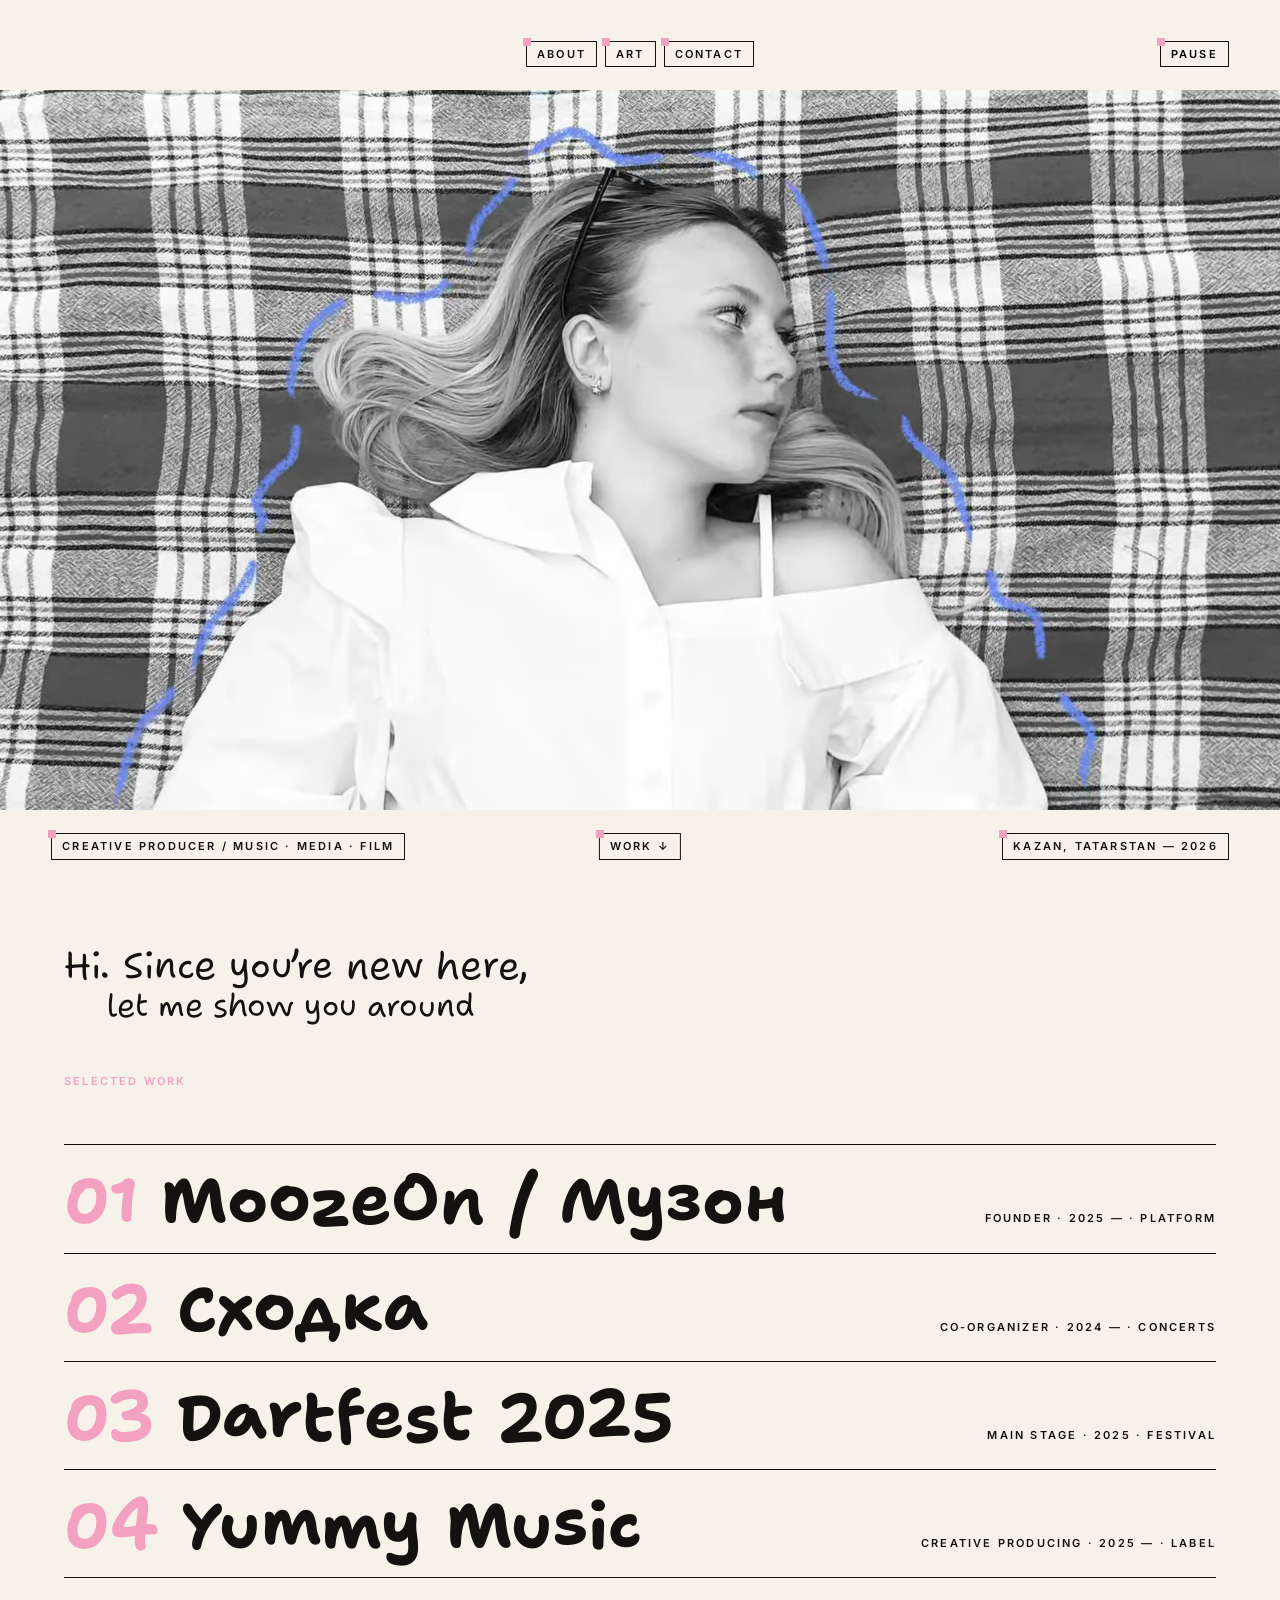
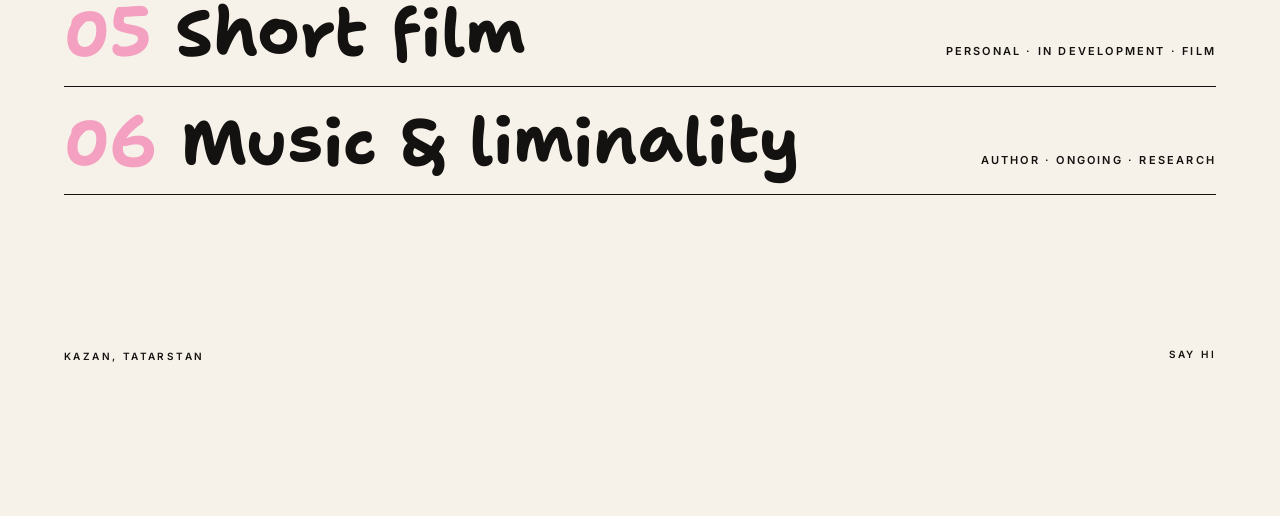
==== index.html @ ca8eca8d "Move the handwritten greeting off the film, to the head of the work list Over a full-screen film the" ====
<!DOCTYPE html>
<html lang="en" data-accent="pink">
<head>
<meta charset="utf-8">
<meta name="viewport" content="width=device-width, initial-scale=1">
<title>Mariia Berdnikova — creative producer</title>
<meta name="description" content="Mariia (Mary) Berdnikova — creative producer working across music, media, film and event production. Kazan, Tatarstan.">
<link rel="preconnect" href="https://fonts.googleapis.com">
<link rel="preconnect" href="https://fonts.gstatic.com" crossorigin>
<link href="https://fonts.googleapis.com/css2?family=Inter:wght@400..800&family=Shantell+Sans:BNCE,INFM,SPAC,wght@-100..100,0..100,0..100,300..800&family=Space+Grotesk:wght@400..700&display=swap" rel="stylesheet">
<link rel="icon" href="assets/img/favicon.svg" type="image/svg+xml">
<link rel="stylesheet" href="assets/css/site.css">
<script>document.documentElement.classList.add('js');</script>
</head>

<body>
<script src="assets/js/sprite.js"></script>
<a class="skip-link" href="#work">Skip to work</a>

<!-- =======================================================================
     HERO — one full screen: Mariia's collage intro film.
     ======================================================================= -->
<section class="hero-stage">

  <nav class="hero-nav" aria-label="Primary" data-reveal>
    <a class="label label-box" href="about.html">About</a>
    <a class="label label-box" href="art.html">Art</a>
    <a class="label label-box" href="contact.html">Contact</a>
  </nav>

  <!-- The hero is Mariia's own collage intro. Source was HEVC in a .mov,
       which Chrome and Firefox will not play. Both files below are transcodes
       of it, silent, at 1600x900 — replace BOTH to change the film.
       hero.mp4 (H.264) plays everywhere; hero.webm (VP9) is listed first
       because some Linux Chromium builds ship without H.264 at all.
       Autoplay only works while the video is muted and playsinline. -->
  <figure class="hero-video" data-reveal>
    <video
      poster="assets/img/hero-poster.jpg"
      autoplay muted loop playsinline preload="auto"
      aria-label="Collage intro film by Mariia Berdnikova">
      <source src="assets/video/hero.webm" type="video/webm">
      <source src="assets/video/hero.mp4" type="video/mp4">
    </video>
    <button class="video-toggle label label-box" type="button" hidden>Pause</button>
  </figure>

  <p class="label label-box hero-corner hero-corner--bl" data-reveal>Creative producer / Music &middot; Media &middot; Film</p>
  <p class="label label-box hero-corner hero-corner--br" data-reveal>Kazan, Tatarstan &mdash; 2026</p>

  <a class="label label-box hero-scroll" href="#work" data-reveal>Work &darr;</a>

  <svg class="deco deco--float" data-parallax="0.05" aria-hidden="true" focusable="false"
       style="--x:94%; --y:13%; --w:52px; --rot:-12deg"><use href="#star-8"/></svg>
  <svg class="deco deco--float deco--ink" data-parallax="0.03" aria-hidden="true" focusable="false"
       style="--x:4%; --y:72%; --w:54px; --rot:9deg"><use href="#spiral"/></svg>
</section>

<div class="page">
  <main id="work">

    <div class="scrawl-note" data-reveal>
      <p class="scrawl">Hi. Since you&rsquo;re new here,</p>
      <p class="scrawl scrawl--second">let me show you around</p>
    </div>

    <p class="label label--accent" data-reveal>Selected work</p>

    <ul class="work-list">
      <li><a class="work-row" href="projects/moozeon.html" data-reveal>
        <span class="work-row__name"><span class="work-row__no">01</span> MoozeOn / Музон</span>
        <span class="label work-row__meta">Founder &middot; 2025 &mdash; &middot; Platform</span>
      </a></li>

      <li><a class="work-row" href="projects/shodka.html" data-reveal>
        <span class="work-row__name"><span class="work-row__no">02</span> Сходка</span>
        <span class="label work-row__meta">Co-organizer &middot; 2024 &mdash; &middot; Concerts</span>
      </a></li>

      <li><a class="work-row" href="projects/dartfest.html" data-reveal>
        <span class="work-row__name"><span class="work-row__no">03</span> Dartfest 2025</span>
        <span class="label work-row__meta">Main stage &middot; 2025 &middot; Festival</span>
      </a></li>

      <li><a class="work-row" href="projects/yummy-music.html" data-reveal>
        <span class="work-row__name"><span class="work-row__no">04</span> Yummy Music</span>
        <span class="label work-row__meta">Creative producing &middot; 2025 &mdash; &middot; Label</span>
      </a></li>

      <li><a class="work-row" href="projects/short-film.html" data-reveal>
        <span class="work-row__name"><span class="work-row__no">05</span> Short film</span>
        <span class="label work-row__meta">Personal &middot; In development &middot; Film</span>
      </a></li>

      <li><a class="work-row" href="projects/research.html" data-reveal>
        <span class="work-row__name"><span class="work-row__no">06</span> Music &amp; liminality</span>
        <span class="label work-row__meta">Author &middot; Ongoing &middot; Research</span>
      </a></li>
    </ul>

  </main>

  <footer class="site-foot">
    <p class="label label--sm">Kazan, Tatarstan</p>
    <p class="label label--sm"><a class="scribble" href="contact.html">Say hi</a></p>
  </footer>
</div>

<script src="assets/js/site.js"></script>
</body>
</html>
---- assets/css/site.css ----
/* ==========================================================================
   Mariia Berdnikova — portfolio
   Shared stylesheet. No build step: edit this file directly.

   Sections
     1. Tokens
     2. Reset & base
     3. Typography — DISPLAY / LABEL / BODY
     4. Decoration (SVG sprite pieces, cut-out photos)
     5. Links & buttons
     6. Site chrome (corners, nav, back link)
     7. index.html — thread map
     8. Project pages
     9. art.html
    10. contact.html
    11. Motion: entry stagger, reduced motion
   ========================================================================== */

/* -------------------------------------------------------------------------
   1. Tokens
   ---------------------------------------------------------------------- */

:root {
  --cream: #f7f2e9;
  --ink: #141210;
  --ink-soft: #141210;

  /* The four loud accents. One per page, never mixed, never tinted. */
  --pink: #f4a0c0;
  --green: #22c55e;
  --blue: #2233dd;
  --rust: #c8552b;

  /* Default accent; every page overrides it with data-accent on <html>. */
  --accent: var(--pink);

  --ease: cubic-bezier(0.2, 0.9, 0.25, 1);
  --gutter: clamp(18px, 5vw, 64px);
}

[data-accent='pink']  { --accent: var(--pink); }
[data-accent='green'] { --accent: var(--green); }
[data-accent='blue']  { --accent: var(--blue); }
[data-accent='rust']  { --accent: var(--rust); }

/* -------------------------------------------------------------------------
   2. Reset & base
   ---------------------------------------------------------------------- */

*,
*::before,
*::after { box-sizing: border-box; }

html {
  -webkit-text-size-adjust: 100%;
  scroll-behavior: smooth;
}

body {
  margin: 0;
  /* Flat warm cream. No texture, no grain, no gradient. */
  background: var(--cream);
  color: var(--ink);
  font-family: 'Space Grotesk', 'Inter', system-ui, sans-serif;
  font-size: 16px;
  font-weight: 600;
  line-height: 1.5;
  overflow-x: clip;
}

img,
svg { display: block; max-width: 100%; }
/* Images keep width/height attributes (so the layout does not jump while they
   load) — this stops the height attribute from squashing them. */
img { height: auto; }

::selection {
  background: var(--accent);
  color: var(--cream);
}

.page {
  position: relative;
  min-height: 100vh;
  padding: clamp(20px, 4vw, 44px) var(--gutter) clamp(64px, 12vw, 160px);
  overflow-x: clip;
}

.skip-link {
  position: absolute;
  left: -9999px;
  top: 0;
  z-index: 100;
  background: var(--ink);
  color: var(--cream);
  padding: 10px 16px;
}
.skip-link:focus { left: 8px; top: 8px; }

/* -------------------------------------------------------------------------
   3. Typography — three voices, always all three
   ---------------------------------------------------------------------- */

/* (1) DISPLAY — oversized hand lettering used as a graphic object. */
.display {
  font-family: 'Shantell Sans', 'Permanent Marker', cursive;
  font-variation-settings: 'BNCE' -40, 'INFM' 60, 'SPAC' 0;
  font-weight: 700;
  font-size: clamp(64px, 17vw, 300px);
  line-height: 0.82;
  letter-spacing: -0.02em;
  margin: 0;
  /* It is allowed to cross photos and run off the edge of the viewport. */
  position: relative;
  z-index: 3;
  pointer-events: none;
}

.display--accent { color: var(--accent); }
.display--tilt   { transform: rotate(-3.5deg); transform-origin: left center; }
.display--tilt-r { transform: rotate(2.5deg);  transform-origin: left center; }

/* Runs off the left / right edge of the page on purpose. */
.display--bleed-l { margin-left: calc(var(--gutter) * -1 - 2vw); }
.display--bleed-r { margin-right: calc(var(--gutter) * -1 - 6vw); }

.display--sm { font-size: clamp(44px, 9vw, 130px); }

/* (2) LABEL — tiny uppercase sans. Never near display size. */
.label {
  font-family: 'Inter', system-ui, sans-serif;
  font-size: 11px;
  font-weight: 600;
  line-height: 1.2;
  letter-spacing: 0.2em;
  text-transform: uppercase;
  margin: 0;
}

.label--sm { font-size: 10px; letter-spacing: 0.24em; }
.label--accent { color: var(--accent); }

/* Thin 1px box with a small solid square "pin" at its top-left corner. */
.label-box {
  display: inline-block;
  position: relative;
  border: 1px solid var(--ink);
  background: var(--cream);
  padding: 6px 10px 5px;
}
.label-box::before {
  content: '';
  position: absolute;
  left: -4px;
  top: -4px;
  width: 8px;
  height: 8px;
  background: var(--accent);
}

.label-row {
  display: flex;
  flex-wrap: wrap;
  gap: 10px 14px;
  align-items: center;
  margin: 0;
  padding: 0;
  list-style: none;
}

/* (3) BODY — narrow columns, never full-width paragraphs. */
.body-col {
  max-width: 34ch;
  font-size: 16px;
  font-weight: 600;
  line-height: 1.5;
}
.body-col p { margin: 0 0 1.15em; }
.body-col p:last-child { margin-bottom: 0; }

.body-col--right { margin-left: auto; }

.lede { font-size: 18px; }

/* Pull quote: display type with a scribble underline. */
.pull-quote {
  position: relative;
  margin: clamp(48px, 9vw, 120px) 0;
  /* Wide enough that the quote breaks into 2-3 lines rather than a column
     of single words; the scribble underline spans this width. */
  max-width: min(660px, 66%);
}
.pull-quote--right { margin-left: auto; }
.pull-quote p {
  font-family: 'Shantell Sans', 'Permanent Marker', cursive;
  font-variation-settings: 'BNCE' -30, 'INFM' 70;
  font-weight: 700;
  font-size: clamp(34px, 6vw, 84px);
  line-height: 0.95;
  margin: 0;
}
.pull-quote .deco--underline {
  width: 100%;
  height: 26px;
  margin-top: 4px;
  color: var(--accent);
}

/* -------------------------------------------------------------------------
   4. Decoration & photos
   ---------------------------------------------------------------------- */

.deco {
  color: var(--accent);
  pointer-events: none;
  overflow: visible;
}

/* Scattered, absolutely placed decoration. Set --x/--y/--w/--rot inline.
   --py is driven by the scroll parallax in site.js. */
.deco--float {
  position: absolute;
  left: var(--x, 50%);
  top: var(--y, 50%);
  width: var(--w, 60px);
  height: auto;
  transform: translateY(var(--py, 0px)) rotate(var(--rot, 0deg));
  z-index: 1;
}

.deco--ink { color: var(--ink); }

/* Cut-out photos: flat on the cream. No frame, no shadow, no radius. */
.cutout {
  display: block;
  border: 0;
  border-radius: 0;
  box-shadow: none;
  background: none;
  transition: transform 0.18s var(--ease);
}
.cutout--bw { filter: grayscale(1) contrast(1.05); }

.photo-stack {
  position: relative;
  z-index: 2;
}

/* -------------------------------------------------------------------------
   5. Links
   ---------------------------------------------------------------------- */

a {
  color: inherit;
  text-decoration: none;
}

/* Hover draws a scribbled underline in the page accent (SVG injected by JS). */
.scribble {
  position: relative;
  display: inline-block;
  padding-bottom: 2px;
}
.scribble > .scribble-line {
  position: absolute;
  left: -2%;
  bottom: -0.45em;
  width: 104%;
  height: 0.5em;
  color: var(--accent);
  overflow: visible;
}
.scribble > .scribble-line path {
  stroke-dasharray: var(--len, 300);
  stroke-dashoffset: var(--len, 300);
  transition: stroke-dashoffset 0.28s var(--ease);
}
.scribble:hover > .scribble-line path,
.scribble:focus-visible > .scribble-line path { stroke-dashoffset: 0; }

a:focus-visible,
button:focus-visible,
.node:focus-visible {
  outline: 2px solid var(--accent);
  outline-offset: 4px;
}

/* Back link with a hand-drawn arrow. */
.back-link {
  display: inline-flex;
  align-items: center;
  gap: 10px;
}
.back-link .deco {
  width: 46px;
  height: 22px;
  color: var(--accent);
  transform: scaleX(-1);
  transition: transform 0.18s var(--ease);
}
.back-link:hover .deco { transform: scaleX(-1) translateX(-6px); }

/* -------------------------------------------------------------------------
   6. Site chrome
   ---------------------------------------------------------------------- */

.corner {
  position: absolute;
  z-index: 6;
}
.corner--tl { left: var(--gutter); top: clamp(20px, 4vw, 44px); }
.corner--tr { right: var(--gutter); top: clamp(20px, 4vw, 44px); text-align: right; }
.corner--bl { left: var(--gutter); bottom: clamp(20px, 4vw, 44px); }
.corner--br { right: var(--gutter); bottom: clamp(20px, 4vw, 44px); text-align: right; }

.site-nav {
  display: flex;
  flex-wrap: wrap;
  gap: 8px 10px;
  justify-content: flex-end;
}

.page-head {
  display: flex;
  flex-wrap: wrap;
  gap: 16px 24px;
  align-items: flex-start;
  justify-content: space-between;
  position: relative;
  z-index: 6;
}

.site-foot {
  position: relative;
  z-index: 4;
  margin-top: clamp(64px, 12vw, 160px);
  display: flex;
  flex-wrap: wrap;
  gap: 16px 24px;
  justify-content: space-between;
  align-items: flex-end;
}

/* -------------------------------------------------------------------------
   7. index.html — the thread map
   ---------------------------------------------------------------------- */

.map {
  position: relative;
  /* The stage is a 1000 x 700 coordinate space; nodes are placed in % of it. */
  aspect-ratio: 1000 / 700;
  min-height: 560px;
  margin: clamp(24px, 5vw, 56px) 0 0;
}

.map__threads {
  position: absolute;
  inset: 0;
  width: 100%;
  height: 100%;
  z-index: 1;
  overflow: visible;
}
.map__threads path {
  fill: none;
  stroke: var(--accent);
  stroke-width: 1;
  stroke-linecap: round;
  /* Keeps the thread hairline-thin however the stage is scaled. */
  vector-effect: non-scaling-stroke;
  transition: stroke-width 0.2s var(--ease), opacity 0.2s var(--ease);
}
.map.is-focused .map__threads path { opacity: 0.18; }
.map.is-focused .map__threads path.is-lit { opacity: 1; stroke-width: 3; }

.map__me {
  position: absolute;
  left: 58%;
  top: 6%;
  width: 34%;
  min-width: 220px;
  z-index: 2;
}
.map__me img { width: 100%; }

/* A project node: cut-out/thumbnail + a tiny label box beneath it. */
.node {
  position: absolute;
  left: var(--x);
  top: var(--y);
  width: var(--w, 140px);
  transform: translate(-50%, -50%) rotate(var(--rot, 0deg));
  z-index: 3;
  transition: transform 0.2s var(--ease);
}
.node img { width: 100%; }
.node .label-box { margin-top: 8px; }
.node:hover,
.node:focus-visible {
  transform: translate(-50%, -50%) rotate(calc(var(--rot, 0deg) + 2.5deg)) scale(1.06);
  z-index: 5;
}

.map__title {
  position: absolute;
  left: -2vw;
  bottom: -2%;
  z-index: 4;
  width: 110%;
}

/* Mobile fallback: a vertical stack of cards with short thread segments. */
.map-stack { display: none; }

.stack-card {
  display: block;
  position: relative;
  padding: 4px 0 0;
}
.stack-card img { width: 56%; }
.stack-card .label-box { margin-top: 10px; }

.stack-thread {
  display: block;
  width: 40px;
  height: 56px;
  margin: 10px 0 10px 18%;
  color: var(--accent);
}

/* -------------------------------------------------------------------------
   8. Project pages
   ---------------------------------------------------------------------- */

.hero {
  position: relative;
  margin-top: clamp(28px, 6vw, 72px);
  min-height: clamp(260px, 34vw, 470px);
}
.hero__photo {
  position: absolute;
  right: 2%;
  top: 0;
  width: min(46%, 520px);
  z-index: 1;
}
.hero__title {
  position: relative;
  z-index: 3;
  padding-top: clamp(40px, 10vw, 180px);
}
.hero__meta {
  position: relative;
  z-index: 4;
  /* Display type has a tight line-height, so tall glyphs and descenders
     overhang their box — this keeps them clear of the label row. */
  margin-top: clamp(34px, 5vw, 66px);
}

.prose {
  position: relative;
  z-index: 2;
  margin-top: clamp(32px, 5vw, 72px);
}
/* Offset left or right — never centered, never full-width. */
.prose--left  { margin-left: clamp(0px, 6vw, 120px); }
.prose--right { margin-left: auto; margin-right: clamp(0px, 8vw, 160px); }

/* Collage: varied sizes, slight rotations, some overlapping. */
.collage {
  position: relative;
  margin: clamp(48px, 9vw, 130px) 0;
  min-height: clamp(360px, 56vw, 760px);
}
.collage__item {
  position: absolute;
  left: var(--x);
  top: var(--y);
  width: var(--w, 30%);
  transform: rotate(var(--rot, 0deg));
  z-index: var(--z, 1);
  transition: transform 0.18s var(--ease);
}
.collage__item:hover { transform: rotate(calc(var(--rot, 0deg) * -1 + 1deg)); }
.collage__item img { width: 100%; }
.collage__item figcaption { margin-top: 8px; }

/* -------------------------------------------------------------------------
   9. art.html
   ---------------------------------------------------------------------- */

.art-wall {
  position: relative;
  margin-top: clamp(32px, 7vw, 90px);
  min-height: clamp(700px, 100vw, 1180px);
}
.art-slot {
  position: absolute;
  left: var(--x);
  top: var(--y);
  width: var(--w, 26%);
  transform: rotate(var(--rot, 0deg));
  z-index: var(--z, 1);
  transition: transform 0.18s var(--ease);
}
.art-slot:hover { transform: rotate(calc(var(--rot, 0deg) + 2deg)); }
.art-slot img { width: 100%; }
.art-slot figcaption { margin-top: 8px; }

/* -------------------------------------------------------------------------
   10. contact.html
   ---------------------------------------------------------------------- */

.contact {
  position: relative;
  min-height: 62vh;
  display: flex;
  flex-direction: column;
  justify-content: center;
  padding-top: clamp(40px, 10vw, 120px);
}
.contact__list {
  list-style: none;
  margin: clamp(24px, 4vw, 48px) 0 0;
  padding: 0;
  display: grid;
  gap: 14px;
  max-width: 34ch;
}
.contact__list a {
  font-family: 'Space Grotesk', 'Inter', sans-serif;
  font-size: 18px;
  font-weight: 600;
}

/* -------------------------------------------------------------------------
   11. Motion
   ---------------------------------------------------------------------- */

/* Page entry: quick and confident, ~300ms of stagger in total.
   Scoped to .js (set by a one-line inline script in each page's <head>) so
   that with JavaScript off nothing is ever left hidden.

   This uses the independent `translate` property rather than `transform`,
   so elements that carry their own transform — the wordmark's offset, a
   rotated caption, a collage item's tilt — keep it while they animate. */
.js [data-reveal] {
  opacity: 0;
  translate: 0 14px;
}
.is-ready [data-reveal] {
  opacity: 1;
  translate: 0 0;
  transition: opacity 0.26s var(--ease), translate 0.26s var(--ease);
  transition-delay: var(--delay, 0ms);
}

/* Threads draw themselves in (JS sets --len from the real path length). */
.js .map__threads path[data-thread] {
  stroke-dasharray: var(--len, 1200);
  stroke-dashoffset: var(--len, 1200);
}
.is-ready .map__threads path[data-thread] {
  stroke-dashoffset: 0;
  transition: stroke-dashoffset 0.9s var(--ease), stroke-width 0.2s var(--ease),
    opacity 0.2s var(--ease);
  transition-delay: var(--delay, 0ms);
}

@media (prefers-reduced-motion: reduce) {
  html { scroll-behavior: auto; }
  .js [data-reveal] { opacity: 1; translate: none; }
  .js .map__threads path[data-thread] { stroke-dashoffset: 0; }
  .is-ready [data-reveal],
  .is-ready .map__threads path[data-thread] { transition: none; }
  .cutout,
  .node,
  .collage__item,
  .art-slot,
  .back-link .deco { transition: none; }
  .scribble > .scribble-line path { transition: none; stroke-dashoffset: 0; }
}

/* -------------------------------------------------------------------------
   Responsive
   ---------------------------------------------------------------------- */

@media (max-width: 860px) {
  /* The thread map degrades to a vertical stack of project cards. */
  .map { display: none; }
  .map-stack { display: block; margin-top: clamp(24px, 6vw, 48px); }
  .map-stack__me { width: 62%; margin: 0 0 8px; }

  .hero { min-height: 0; }
  .hero__photo { position: relative; right: auto; width: 72%; margin-bottom: -6vw; }
  .hero__title { padding-top: 0; }

  .prose--left,
  .prose--right { margin-left: 0; margin-right: 0; }
  .body-col--right { margin-left: 0; }

  /* Collage and art wall stop being absolute and stack, keeping rotations. */
  .collage,
  .art-wall { min-height: 0; display: grid; gap: clamp(28px, 7vw, 48px); }
  .collage__item,
  .art-slot {
    position: relative;
    left: auto;
    top: auto;
    width: min(88%, 460px);
  }
  .collage__item:nth-child(even),
  .art-slot:nth-child(even) { margin-left: auto; }

  .corner--bl,
  .corner--br { position: static; text-align: left; }
  .site-foot { margin-top: clamp(48px, 12vw, 90px); }
}

@media (max-width: 520px) {
  .display { font-size: clamp(52px, 19vw, 120px); }
  /* Must come after .display above, or the second line overflows the screen. */
  .display--sm { font-size: clamp(30px, 10vw, 64px); }
  .site-nav { justify-content: flex-start; }
  .page-head { gap: 12px; }
}

/* =========================================================================
   12. HERO (index.html)

   One full screen: Mariia's collage intro film, handwritten asides, and
   tiny labels pinned to the corners. Nothing else.
   ========================================================================= */

.hero-stage {
  position: relative;
  min-height: 100vh;
  min-height: 100svh;
  display: grid;
  place-items: center;
  overflow: hidden;
  padding: 0;
}

/* --- the film ---------------------------------------------------------- */

/* Sits flat on the cream like the photographs: no frame, no shadow, no
   rounded corner. */
.hero-video {
  position: relative;
  z-index: 2;
  margin: 0;
  width: min(86vw, 1180px);
  /* Reserve the space before the file arrives so nothing jumps on load. */
  aspect-ratio: 16 / 9;
  max-height: 68vh;
}
.hero-video video {
  display: block;
  width: 100%;
  height: 100%;
  object-fit: contain;
  background: var(--cream);
}

/* Pause control. Hidden until site.js confirms it can drive the video, so it
   never appears as a dead button. It stays visible rather than waiting for a
   hover: it is the only way to stop the film, and anyone who asked for
   reduced motion needs to be able to find Play. */
.video-toggle {
  position: absolute;
  right: 10px;
  bottom: 10px;
  z-index: 6;
  cursor: pointer;
  font-family: 'Inter', system-ui, sans-serif;
}
.video-toggle[hidden] { display: none; }

.hero-scroll { position: absolute; z-index: 6; bottom: 4.5vh; left: 50%;
               transform: translateX(-50%); }

/* --- handwritten greeting ---------------------------------------------- */

/* Sits below the film, at the head of the project list, where handwriting
   can lie straight on the cream and needs no backing to stay readable. */
.scrawl-note {
  margin: 0 0 clamp(26px, 4vw, 52px);
}

.scrawl {
  margin: 0;
  font-family: 'Shantell Sans', 'Permanent Marker', cursive;
  font-variation-settings: 'BNCE' -20, 'INFM' 90, 'SPAC' 0;
  font-weight: 400;
  line-height: 1.18;
  color: var(--ink);
  font-size: clamp(21px, 2.9vw, 46px);
}
/* Second line set a little smaller and stepped in, the way the sentence
   would actually be written by hand. */
.scrawl--second {
  font-size: clamp(18px, 2.4vw, 38px);
  margin-left: 1.4em;
}

/* --- corner labels ----------------------------------------------------- */

.hero-corner {
  position: absolute;
  z-index: 4;
  bottom: 4.5vh;
}
.hero-corner--bl { left: 4vw; }
.hero-corner--br { right: 4vw; text-align: right; }

.hero-nav {
  position: absolute;
  z-index: 5;
  top: 4.5vh;
  left: 50%;
  transform: translateX(-50%);
  display: flex;
  gap: 8px;
}

/* =========================================================================
   13. WORK INDEX (below the hero)
   ========================================================================= */

.work-list {
  list-style: none;
  margin: clamp(28px, 5vw, 56px) 0 0;
  padding: 0;
  border-top: 1px solid var(--ink);
}
.work-list li { border-bottom: 1px solid var(--ink); }

.work-row {
  display: flex;
  flex-wrap: wrap;
  align-items: baseline;
  gap: 8px 20px;
  padding: clamp(12px, 1.8vw, 22px) 0;
  transition: padding-left 0.18s var(--ease), color 0.18s var(--ease);
}
.work-row:hover,
.work-row:focus-visible { padding-left: 18px; color: var(--accent); }

.work-row__name {
  font-family: 'Shantell Sans', 'Permanent Marker', cursive;
  font-variation-settings: 'BNCE' -35, 'INFM' 50;
  font-weight: 700;
  font-size: clamp(34px, 5.2vw, 78px);
  line-height: 0.95;
  flex: 1 1 auto;
}
.work-row__meta { flex: 0 0 auto; }
.work-row__no { color: var(--accent); }

/* From laptop width up the film fills the whole first screen, edge to edge.
   Everything else that sits on it — nav, corner labels, the scroll cue, the
   pause control — is a cream label box, so it stays readable over any frame.
   The handwritten asides and the scattered decoration are ink drawn for a
   cream page; there is no cream left here, so they step aside and the film
   carries the screen on its own. */
@media (min-width: 861px) {
  .hero-video {
    position: absolute;
    inset: 0;
    z-index: 1;
    width: 100%;
    height: 100%;
    max-height: none;
    aspect-ratio: auto;
  }
  /* The film's closing card sets the handwritten name almost edge to edge,
     so it cannot survive being cropped horizontally: `contain` holds the
     full width and pays for it with two thin cream bands, which is why the
     corner labels sit in them. */
  .hero-video video { object-fit: contain; }

  .hero-stage .deco--float { display: none; }

  .hero-corner { bottom: 4.5vh; }
  .video-toggle { right: 4vw; bottom: auto; top: 4.5vh; }

}

/* Edge-to-edge full screen. The threshold is measured, not guessed: the
   handwritten name on the closing card leaves a 5.69% margin to the frame
   edge, and `cover` on a 16:10 screen crops 5.0% per side — inside it, with
   a little room. Every common laptop and desktop (16:10 and 16:9) is at or
   above this, so they fill completely. Squarer windows fall back to the
   fitted layout above rather than cutting letters off the name. */
@media (min-width: 861px) and (min-aspect-ratio: 8 / 5) {
  .hero-video video { object-fit: cover; }
}

/* On a narrow screen the hero stops being an absolutely-positioned collage
   and becomes an ordinary column: asides, film, labels. */
@media (max-width: 860px) {
  .hero-stage {
    display: flex;
    flex-direction: column;
    align-items: flex-start;
    justify-content: center;
    gap: 6px;
    padding: 13vh 5vw 6vh;
  }
  .hero-nav {
    position: absolute;
    top: 2.4vh;
    left: 5vw;
    transform: none;
    flex-wrap: wrap;
  }
  .scrawl { font-size: clamp(19px, 5.4vw, 30px); }
  .scrawl--second { font-size: clamp(16px, 4.6vw, 26px); margin-left: 0.9em; }

  .hero-video {
    width: 100%;
    max-height: none;
    align-self: center;
    margin: 3vh 0;
  }
  /* Touch has no hover, so the control stays visible. */
  .video-toggle { opacity: 1; }

  .hero-corner { position: static; }
  .hero-corner--br { text-align: left; }

  /* Scattered decoration has nowhere to sit on a phone; it just collides. */
  .hero-stage .deco--float { display: none; }

  /* The project list follows the film directly, so no cue is needed. */
  .hero-scroll { display: none; }
}
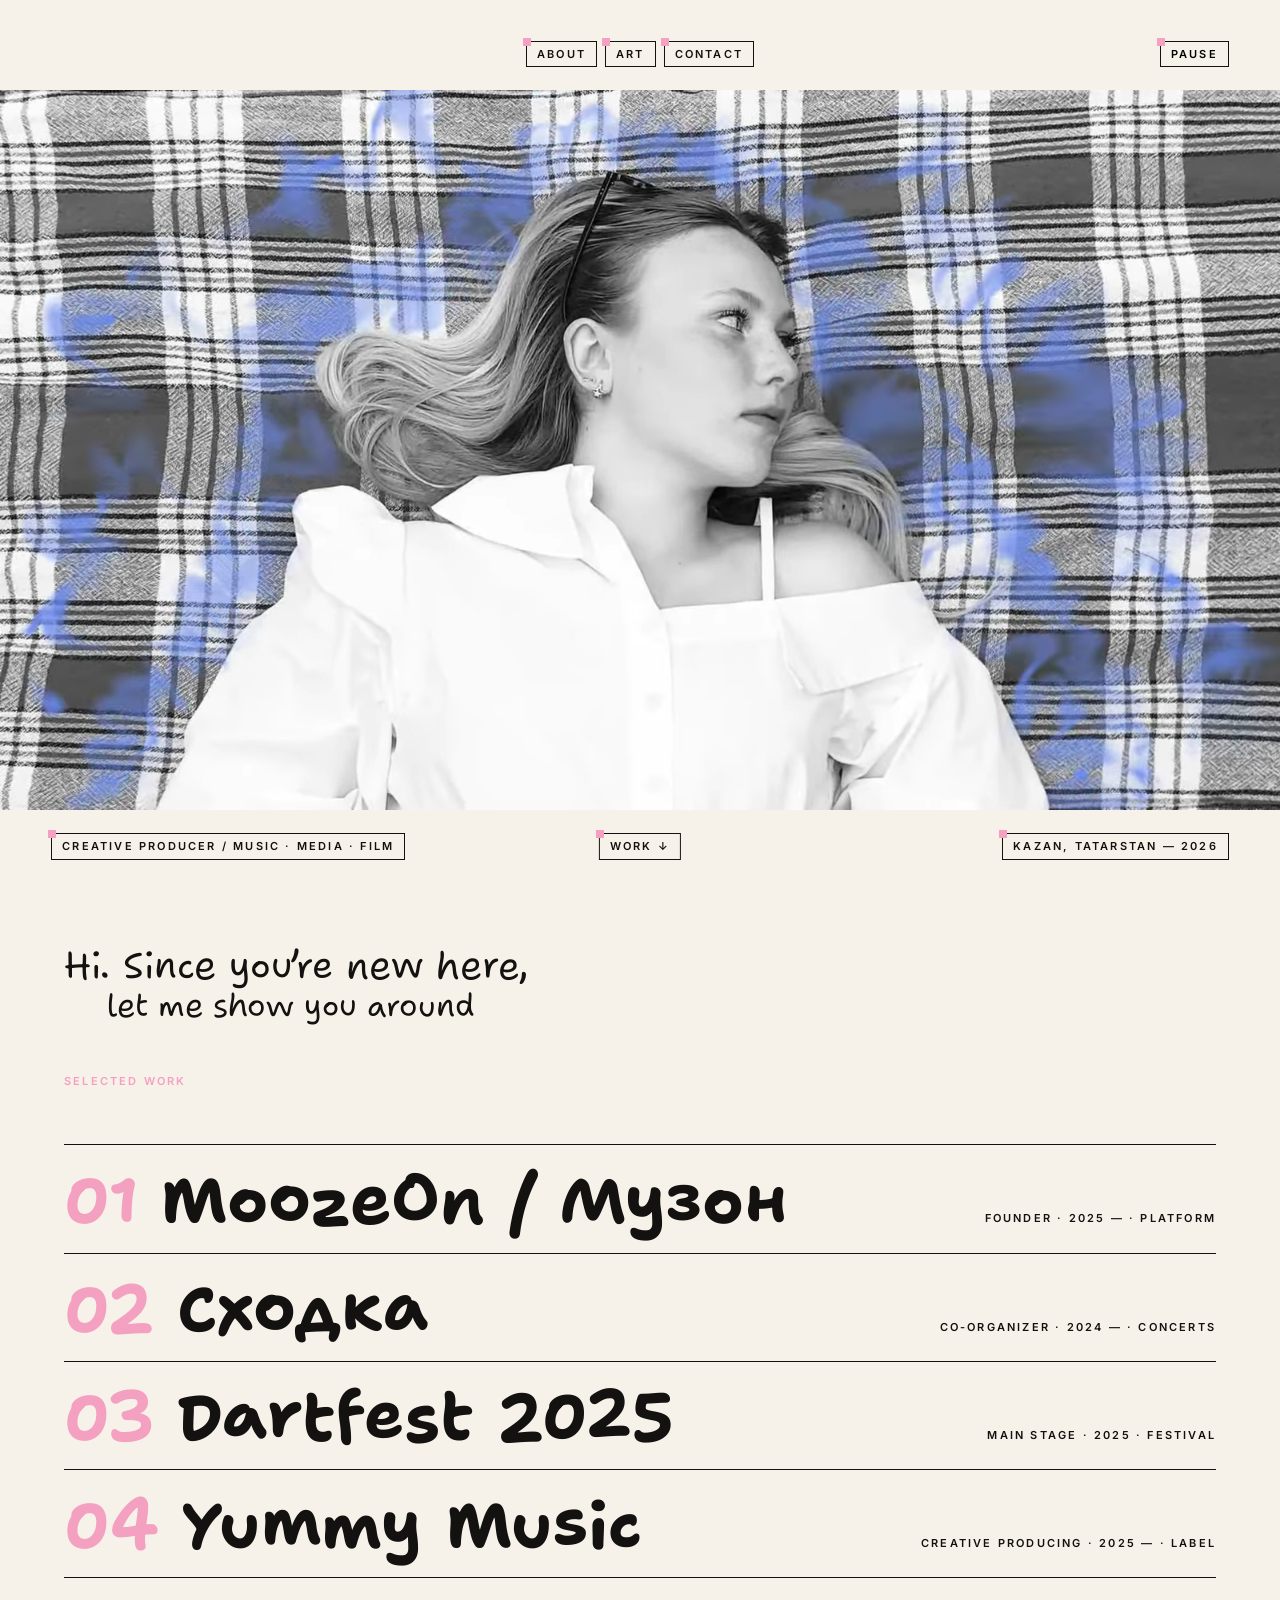
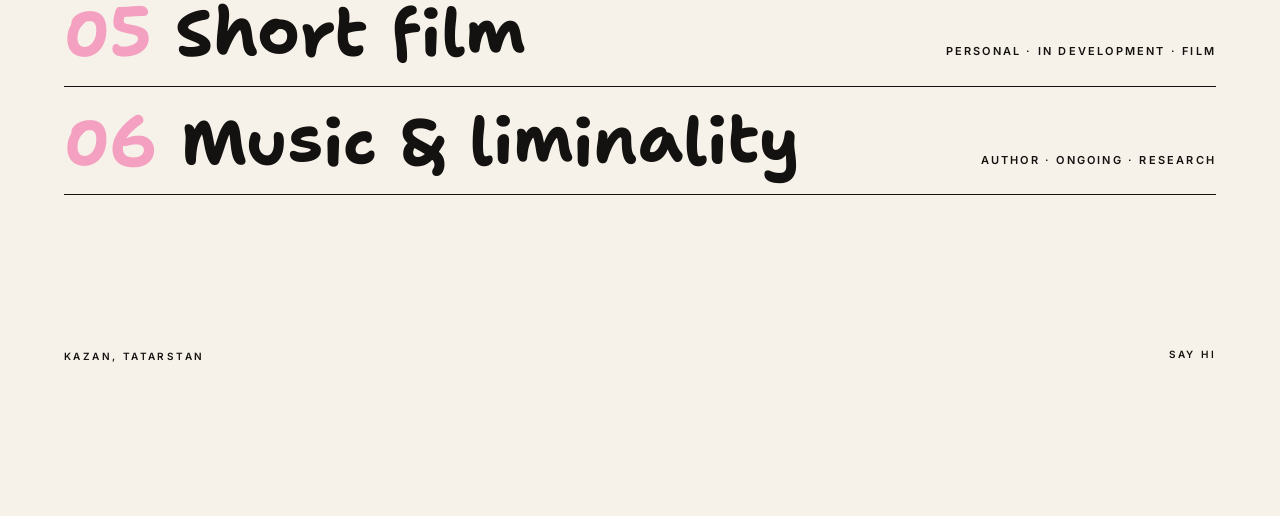
==== commit 9684b58a: "About: hand-cut figure, café photo with a star, torn scraps, centred Everything from the latest pass" ====
--- a/index.html
+++ b/index.html
@@ -50,9 +50,9 @@
 
   <a class="label label-box hero-scroll" href="#work" data-reveal>Work &darr;</a>
 
-  <svg class="deco deco--float" data-parallax="0.05" aria-hidden="true" focusable="false"
+  <svg viewBox="0 0 100 100" class="deco deco--float" data-parallax="0.05" aria-hidden="true" focusable="false"
        style="--x:94%; --y:13%; --w:52px; --rot:-12deg"><use href="#star-8"/></svg>
-  <svg class="deco deco--float deco--ink" data-parallax="0.03" aria-hidden="true" focusable="false"
+  <svg viewBox="0 0 100 100" class="deco deco--float deco--ink" data-parallax="0.03" aria-hidden="true" focusable="false"
        style="--x:4%; --y:72%; --w:54px; --rot:9deg"><use href="#spiral"/></svg>
 </section>
 
--- a/assets/css/site.css
+++ b/assets/css/site.css
@@ -455,6 +455,17 @@
   /* Display type has a tight line-height, so tall glyphs and descenders
      overhang their box — this keeps them clear of the label row. */
   margin-top: clamp(34px, 5vw, 66px);
+}
+
+/* A portrait collage is much taller than a landscape cut-out, so its hero
+   reserves more room and the prose below it still clears. */
+.hero--tall { min-height: clamp(420px, 50vw, 700px); }
+
+.hero__photo--collage {
+  width: min(32%, 360px);
+  /* Pulled in far enough that the display word crosses it, as on the
+     project pages. */
+  right: 23%;
 }
 
 .prose {
@@ -800,29 +811,35 @@
 /* On a narrow screen the hero stops being an absolutely-positioned collage
    and becomes an ordinary column: asides, film, labels. */
 @media (max-width: 860px) {
+  /* The film is 16:9, so on a tall phone screen it can never be more than a
+     band across the middle. Forcing the hero to a full 100vh therefore just
+     bought two big areas of empty cream — so the hero is only as tall as
+     what is in it, and the greeting and project list come straight after,
+     inside the first screen. */
   .hero-stage {
     display: flex;
     flex-direction: column;
     align-items: flex-start;
-    justify-content: center;
-    gap: 6px;
-    padding: 13vh 5vw 6vh;
+    justify-content: flex-start;
+    min-height: 0;
+    gap: 14px;
+    padding: 2.6vh 5vw 3.4vh;
   }
   .hero-nav {
-    position: absolute;
-    top: 2.4vh;
-    left: 5vw;
+    position: static;
     transform: none;
     flex-wrap: wrap;
   }
   .scrawl { font-size: clamp(19px, 5.4vw, 30px); }
   .scrawl--second { font-size: clamp(16px, 4.6vw, 26px); margin-left: 0.9em; }
 
+  /* Full width of the screen, not inset — the film is small enough on a
+     phone without giving away margins to cream. */
   .hero-video {
-    width: 100%;
+    width: 100vw;
+    margin: 0 0 0 -5vw;
     max-height: none;
-    align-self: center;
-    margin: 3vh 0;
+    align-self: flex-start;
   }
   /* Touch has no hover, so the control stays visible. */
   .video-toggle { opacity: 1; }
@@ -836,3 +853,145 @@
   /* The project list follows the film directly, so no cue is needed. */
   .hero-scroll { display: none; }
 }
+
+/* =========================================================================
+   14. SCRAPBOOK (about.html)
+
+   A pinned-up collage rather than a column: notes with torn edges, taped
+   photographs at varied sizes and angles, and the cut-out collage as the
+   anchor. Items are placed with --x / --y / --w / --rot inline, the same way
+   the project collages are, and they stack into a single column on mobile.
+
+   It borrows the *arrangement* of a scrapbook but not its finish: the ground
+   stays flat cream, there is no aged paper, no sepia and no grain.
+   ========================================================================= */
+
+/* Held to a column and centred, the way the reference is a poster rather
+   than a full-bleed page. */
+.scrapbook {
+  position: relative;
+  max-width: 1180px;
+  min-height: clamp(1000px, 115vw, 1650px);
+  /* auto on the inline axis, or the stage sits left instead of centred —
+     and this must come after any margin shorthand, not before it. */
+  margin: clamp(24px, 4vw, 48px) auto 0;
+}
+
+/* --- notes: a block of cream with torn top and bottom edges ------------- */
+
+/* Lighter than the page, or the torn edge is invisible — cream on cream
+   reads as a plain block of text and the tear does nothing. */
+.note {
+  background: #fffdf7;
+  padding: clamp(18px, 2vw, 30px) clamp(16px, 1.8vw, 26px);
+  clip-path: polygon(0.0% 0.43%, 3.8% 0.98%, 7.7% 0.67%, 11.5% 1.09%, 15.4% 1.13%, 19.2% 0.12%, 23.1% 0.02%, 26.9% 1.51%, 30.8% 0.47%, 34.6% 0.42%, 38.5% 1.79%, 42.3% 0.85%, 46.2% 1.51%, 50.0% 0.86%, 53.8% 1.15%, 57.7% 0.27%, 61.5% 1.14%, 65.4% 1.56%, 69.2% 0.94%, 73.1% 1.33%, 76.9% 1.21%, 80.8% 0.12%, 84.6% 1.36%, 88.5% 1.06%, 92.3% 0.54%, 96.2% 0.06%, 100.0% 1.56%, 100.0% 99.15%, 96.2% 98.71%, 92.3% 98.42%, 88.5% 98.71%, 84.6% 98.34%, 80.8% 99.29%, 76.9% 98.56%, 73.1% 99.2%, 69.2% 98.32%, 65.4% 98.42%, 61.5% 99.82%, 57.7% 99.76%, 53.8% 99.61%, 50.0% 98.26%, 46.2% 99.21%, 42.3% 98.87%, 38.5% 99.46%, 34.6% 99.09%, 30.8% 99.31%, 26.9% 99.37%, 23.1% 98.95%, 19.2% 98.95%, 15.4% 98.37%, 11.5% 98.77%, 7.7% 98.33%, 3.8% 98.46%, 0.0% 98.22%);
+}
+/* A second tear, so two notes side by side do not repeat the same edge. */
+.note--b {
+  clip-path: polygon(0.0% 0.58%, 3.8% 0.27%, 7.7% 1.17%, 11.5% 0.13%, 15.4% 0.96%, 19.2% 0.66%, 23.1% 0.1%, 26.9% 0.91%, 30.8% 0.07%, 34.6% 0.78%, 38.5% 0.13%, 42.3% 0.16%, 46.2% 0.76%, 50.0% 1.49%, 53.8% 0.22%, 57.7% 0.4%, 61.5% 1.13%, 65.4% 1.71%, 69.2% 1.04%, 73.1% 0.71%, 76.9% 1.76%, 80.8% 0.08%, 84.6% 1.55%, 88.5% 0.52%, 92.3% 0.26%, 96.2% 0.21%, 100.0% 0.56%, 100.0% 98.53%, 96.2% 99.67%, 92.3% 98.95%, 88.5% 98.85%, 84.6% 99.33%, 80.8% 99.01%, 76.9% 99.89%, 73.1% 99.89%, 69.2% 99.63%, 65.4% 98.78%, 61.5% 99.23%, 57.7% 99.43%, 53.8% 98.95%, 50.0% 99.18%, 46.2% 99.46%, 42.3% 98.57%, 38.5% 98.74%, 34.6% 99.56%, 30.8% 98.97%, 26.9% 99.05%, 23.1% 98.42%, 19.2% 98.69%, 15.4% 99.48%, 11.5% 98.24%, 7.7% 99.79%, 3.8% 99.25%, 0.0% 98.64%);
+}
+
+.note p { margin: 0 0 0.9em; font-size: clamp(14px, 1.05vw, 16px); }
+.note p:last-child { margin-bottom: 0; }
+
+.note__head {
+  font-family: 'Shantell Sans', 'Permanent Marker', cursive;
+  font-variation-settings: 'BNCE' -30, 'INFM' 60;
+  font-weight: 700;
+  font-size: clamp(20px, 1.9vw, 30px);
+  line-height: 1.05;
+  margin: 0 0 0.5em;
+}
+
+.note__list { list-style: none; margin: 0; padding: 0; }
+.note__list li {
+  font-family: 'Shantell Sans', 'Permanent Marker', cursive;
+  font-size: clamp(15px, 1.25vw, 20px);
+  padding: 0.28em 0;
+  border-bottom: 1px solid var(--ink);
+}
+.note__list li:last-child { border-bottom: 0; }
+
+/* --- photographs, held on with a strip of tape ------------------------- */
+
+/* A photographic panel: no tape, no caption, just the picture — used for
+   the enlarged duotone, which bleeds off the edges of the page. */
+.panel { margin: 0; }
+.panel img { display: block; width: 100%; }
+
+/* A marker heading with a scribbled rule under it. */
+.marker-head {
+  font-family: 'Shantell Sans', 'Permanent Marker', cursive;
+  font-variation-settings: 'BNCE' -30, 'INFM' 40;
+  font-weight: 800;
+  font-size: clamp(22px, 2.4vw, 40px);
+  letter-spacing: 0.01em;
+  margin: 0;
+  text-transform: uppercase;
+}
+.marker-head + .deco--underline { width: 68%; height: 18px; color: var(--ink); }
+
+.snap { margin: 0; position: relative; }
+.snap img { display: block; width: 100%; }
+.snap figcaption { margin-top: 9px; }
+
+/* The tape: a plain translucent strip, no texture, sitting over a corner. */
+.taped::before,
+.taped::after {
+  content: '';
+  position: absolute;
+  width: 78px;
+  height: 22px;
+  background: rgba(20, 18, 16, 0.13);
+  z-index: 3;
+}
+.taped::before { left: -16px; top: -11px; transform: rotate(-28deg); }
+.taped::after  { right: -16px; bottom: 26px; transform: rotate(-24deg); }
+.taped--one::after { display: none; }
+
+/* Placement for every piece in the collage. This has to come after .snap
+   and .taped, which also set `position` — at equal specificity the later
+   rule wins, and before this move the photographs stayed in normal flow,
+   stretching the stage and ignoring their coordinates entirely. */
+.scrap {
+  position: absolute;
+  left: var(--x);
+  top: var(--y);
+  width: var(--w, 26%);
+  transform: rotate(var(--rot, 0deg));
+  z-index: var(--z, 1);
+}
+
+/* Small blank scraps of torn paper, scattered under and between the other
+   pieces. They reuse .note's tear, so they need no content — just a height. */
+.paper-bit {
+  padding: 0;
+  height: var(--h, 46px);
+}
+
+/* A caption written on a strip of tape rather than in a box. */
+.tape-label {
+  display: inline-block;
+  background: var(--cream);
+  border: 1px solid var(--ink);
+  padding: 7px 14px 6px;
+  transform: rotate(var(--label-rot, -2deg));
+}
+
+@media (max-width: 860px) {
+  .scrapbook {
+    min-height: 0;
+    display: grid;
+    gap: clamp(30px, 8vw, 52px);
+    justify-items: start;
+  }
+  .scrap {
+    position: static;
+    width: min(90%, 460px);
+    transform: rotate(var(--rot, 0deg));
+  }
+  .scrap:nth-child(even) { justify-self: end; }
+  /* Tape hangs off the edge of the screen once things are full width. */
+  .taped::before { left: 8px; }
+  .taped::after { right: 8px; }
+}
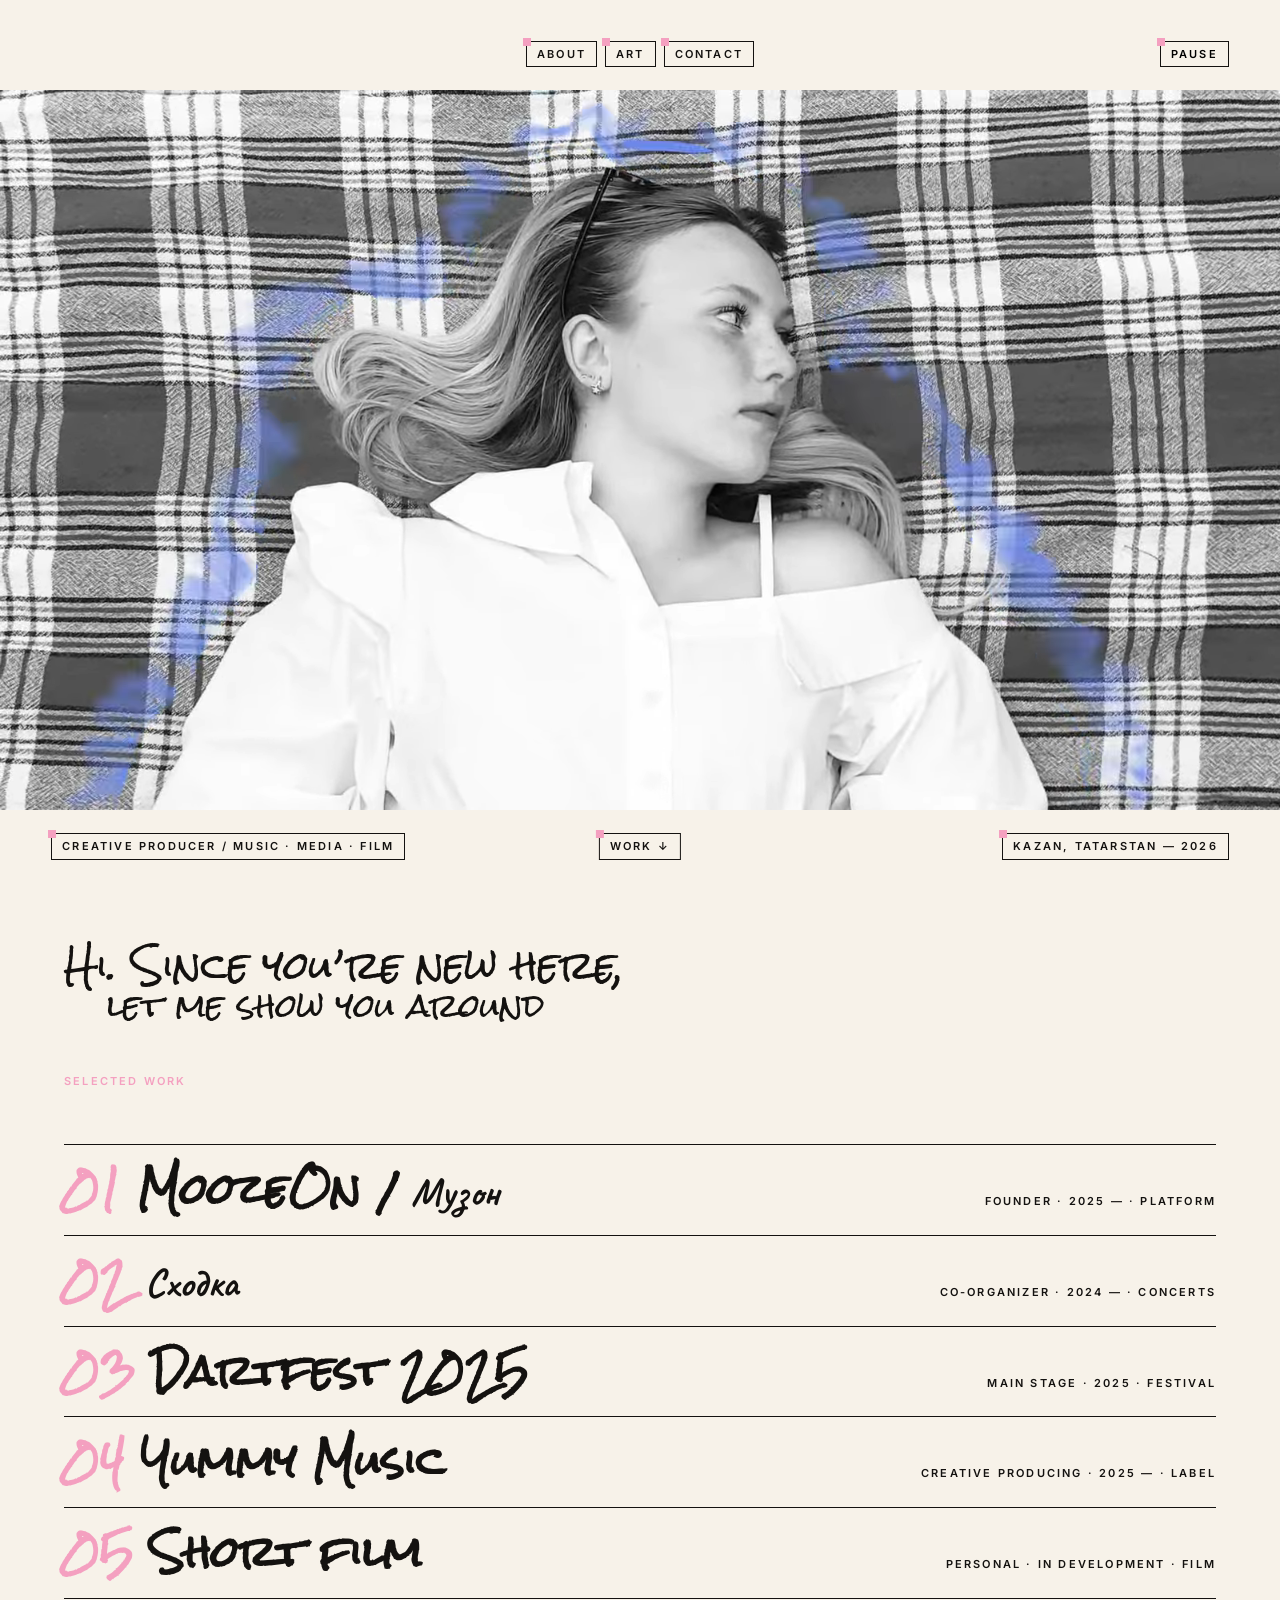
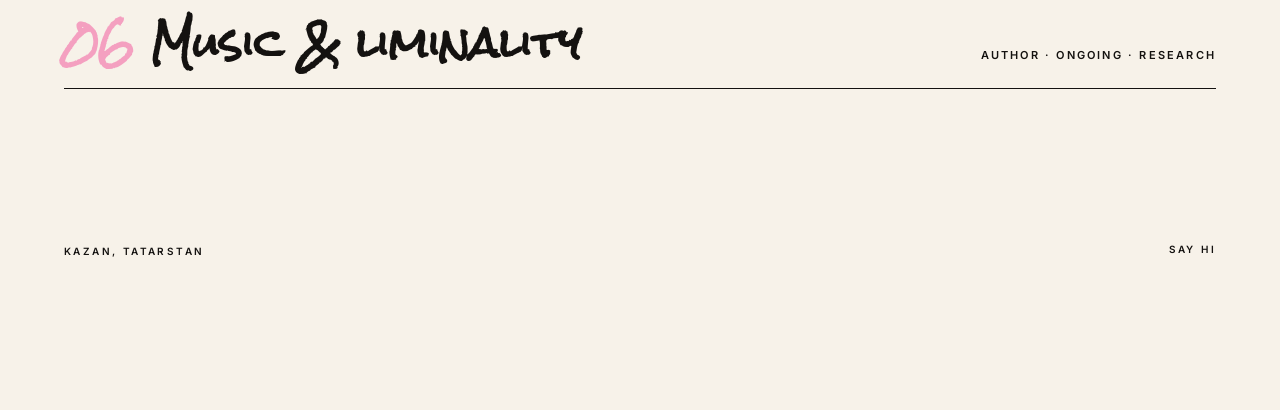
==== commit e00f5faf: "Rough handwritten type site-wide; star behind her; three scraps Type: the display voice is now Rock " ====
--- a/index.html
+++ b/index.html
@@ -7,7 +7,7 @@
 <meta name="description" content="Mariia (Mary) Berdnikova — creative producer working across music, media, film and event production. Kazan, Tatarstan.">
 <link rel="preconnect" href="https://fonts.googleapis.com">
 <link rel="preconnect" href="https://fonts.gstatic.com" crossorigin>
-<link href="https://fonts.googleapis.com/css2?family=Inter:wght@400..800&family=Shantell+Sans:BNCE,INFM,SPAC,wght@-100..100,0..100,0..100,300..800&family=Space+Grotesk:wght@400..700&display=swap" rel="stylesheet">
+<link href="https://fonts.googleapis.com/css2?family=Inter:wght@400..800&family=Caveat:wght@600;700&family=Rock+Salt&family=Space+Grotesk:wght@400..700&display=swap" rel="stylesheet">
 <link rel="icon" href="assets/img/favicon.svg" type="image/svg+xml">
 <link rel="stylesheet" href="assets/css/site.css">
 <script>document.documentElement.classList.add('js');</script>
--- a/assets/css/site.css
+++ b/assets/css/site.css
@@ -34,6 +34,13 @@
   /* Default accent; every page overrides it with data-accent on <html>. */
   --accent: var(--pink);
 
+  /* Three type voices, named once so they can be swapped in one place.
+     Rock Salt has no Cyrillic, so Caveat follows it in the display stack and
+     picks up Сходка / Музон — per-glyph fallback, both handwriting. */
+  --font-display: 'Rock Salt', 'Caveat', 'Permanent Marker', cursive;
+  --font-label: 'Inter', system-ui, sans-serif;
+  --font-body: 'Space Grotesk', 'Inter', system-ui, sans-serif;
+
   --ease: cubic-bezier(0.2, 0.9, 0.25, 1);
   --gutter: clamp(18px, 5vw, 64px);
 }
@@ -61,7 +68,7 @@
   /* Flat warm cream. No texture, no grain, no gradient. */
   background: var(--cream);
   color: var(--ink);
-  font-family: 'Space Grotesk', 'Inter', system-ui, sans-serif;
+  font-family: var(--font-body);
   font-size: 16px;
   font-weight: 600;
   line-height: 1.5;
@@ -103,11 +110,10 @@
 
 /* (1) DISPLAY — oversized hand lettering used as a graphic object. */
 .display {
-  font-family: 'Shantell Sans', 'Permanent Marker', cursive;
-  font-variation-settings: 'BNCE' -40, 'INFM' 60, 'SPAC' 0;
+  font-family: var(--font-display);
   font-weight: 700;
-  font-size: clamp(64px, 17vw, 300px);
-  line-height: 0.82;
+  font-size: clamp(38px, 9.5vw, 150px);
+  line-height: 1.12;
   letter-spacing: -0.02em;
   margin: 0;
   /* It is allowed to cross photos and run off the edge of the viewport. */
@@ -124,11 +130,11 @@
 .display--bleed-l { margin-left: calc(var(--gutter) * -1 - 2vw); }
 .display--bleed-r { margin-right: calc(var(--gutter) * -1 - 6vw); }
 
-.display--sm { font-size: clamp(44px, 9vw, 130px); }
+.display--sm { font-size: clamp(28px, 5.4vw, 78px); }
 
 /* (2) LABEL — tiny uppercase sans. Never near display size. */
 .label {
-  font-family: 'Inter', system-ui, sans-serif;
+  font-family: var(--font-label);
   font-size: 11px;
   font-weight: 600;
   line-height: 1.2;
@@ -192,11 +198,10 @@
 }
 .pull-quote--right { margin-left: auto; }
 .pull-quote p {
-  font-family: 'Shantell Sans', 'Permanent Marker', cursive;
-  font-variation-settings: 'BNCE' -30, 'INFM' 70;
+  font-family: var(--font-display);
   font-weight: 700;
-  font-size: clamp(34px, 6vw, 84px);
-  line-height: 0.95;
+  font-size: clamp(22px, 3.4vw, 50px);
+  line-height: 1.25;
   margin: 0;
 }
 .pull-quote .deco--underline {
@@ -539,7 +544,7 @@
   max-width: 34ch;
 }
 .contact__list a {
-  font-family: 'Space Grotesk', 'Inter', sans-serif;
+  font-family: var(--font-body);
   font-size: 18px;
   font-weight: 600;
 }
@@ -684,7 +689,7 @@
   bottom: 10px;
   z-index: 6;
   cursor: pointer;
-  font-family: 'Inter', system-ui, sans-serif;
+  font-family: var(--font-label);
 }
 .video-toggle[hidden] { display: none; }
 
@@ -701,8 +706,7 @@
 
 .scrawl {
   margin: 0;
-  font-family: 'Shantell Sans', 'Permanent Marker', cursive;
-  font-variation-settings: 'BNCE' -20, 'INFM' 90, 'SPAC' 0;
+  font-family: var(--font-display);
   font-weight: 400;
   line-height: 1.18;
   color: var(--ink);
@@ -759,11 +763,10 @@
 .work-row:focus-visible { padding-left: 18px; color: var(--accent); }
 
 .work-row__name {
-  font-family: 'Shantell Sans', 'Permanent Marker', cursive;
-  font-variation-settings: 'BNCE' -35, 'INFM' 50;
+  font-family: var(--font-display);
   font-weight: 700;
-  font-size: clamp(34px, 5.2vw, 78px);
-  line-height: 0.95;
+  font-size: clamp(22px, 3.1vw, 46px);
+  line-height: 1.15;
   flex: 1 1 auto;
 }
 .work-row__meta { flex: 0 0 auto; }
@@ -894,20 +897,13 @@
 .note p { margin: 0 0 0.9em; font-size: clamp(14px, 1.05vw, 16px); }
 .note p:last-child { margin-bottom: 0; }
 
-.note__head {
-  font-family: 'Shantell Sans', 'Permanent Marker', cursive;
-  font-variation-settings: 'BNCE' -30, 'INFM' 60;
-  font-weight: 700;
-  font-size: clamp(20px, 1.9vw, 30px);
-  line-height: 1.05;
-  margin: 0 0 0.5em;
-}
-
 .note__list { list-style: none; margin: 0; padding: 0; }
 .note__list li {
-  font-family: 'Shantell Sans', 'Permanent Marker', cursive;
-  font-size: clamp(15px, 1.25vw, 20px);
-  padding: 0.28em 0;
+  font-family: var(--font-body);
+  font-weight: 600;
+  font-size: clamp(14px, 1.05vw, 16px);
+  line-height: 1.4;
+  padding: 0.42em 0;
   border-bottom: 1px solid var(--ink);
 }
 .note__list li:last-child { border-bottom: 0; }
@@ -919,15 +915,15 @@
 .panel { margin: 0; }
 .panel img { display: block; width: 100%; }
 
-/* A marker heading with a scribbled rule under it. */
+/* A heading with a scribbled rule under it. Same display voice and settings
+   as every other heading on the site — no separate treatment. */
 .marker-head {
-  font-family: 'Shantell Sans', 'Permanent Marker', cursive;
-  font-variation-settings: 'BNCE' -30, 'INFM' 40;
-  font-weight: 800;
-  font-size: clamp(22px, 2.4vw, 40px);
-  letter-spacing: 0.01em;
+  font-family: var(--font-display);
+  font-weight: 700;
+  font-size: clamp(19px, 1.9vw, 30px);
+  line-height: 1.2;
+  letter-spacing: -0.02em;
   margin: 0;
-  text-transform: uppercase;
 }
 .marker-head + .deco--underline { width: 68%; height: 18px; color: var(--ink); }
 
@@ -991,6 +987,10 @@
     transform: rotate(var(--rot, 0deg));
   }
   .scrap:nth-child(even) { justify-self: end; }
+
+  /* Blank scraps only mean something tucked between other pieces; stacked in
+     a column they are just empty boxes at the end of the page. */
+  .paper-bit { display: none; }
   /* Tape hangs off the edge of the screen once things are full width. */
   .taped::before { left: 8px; }
   .taped::after { right: 8px; }
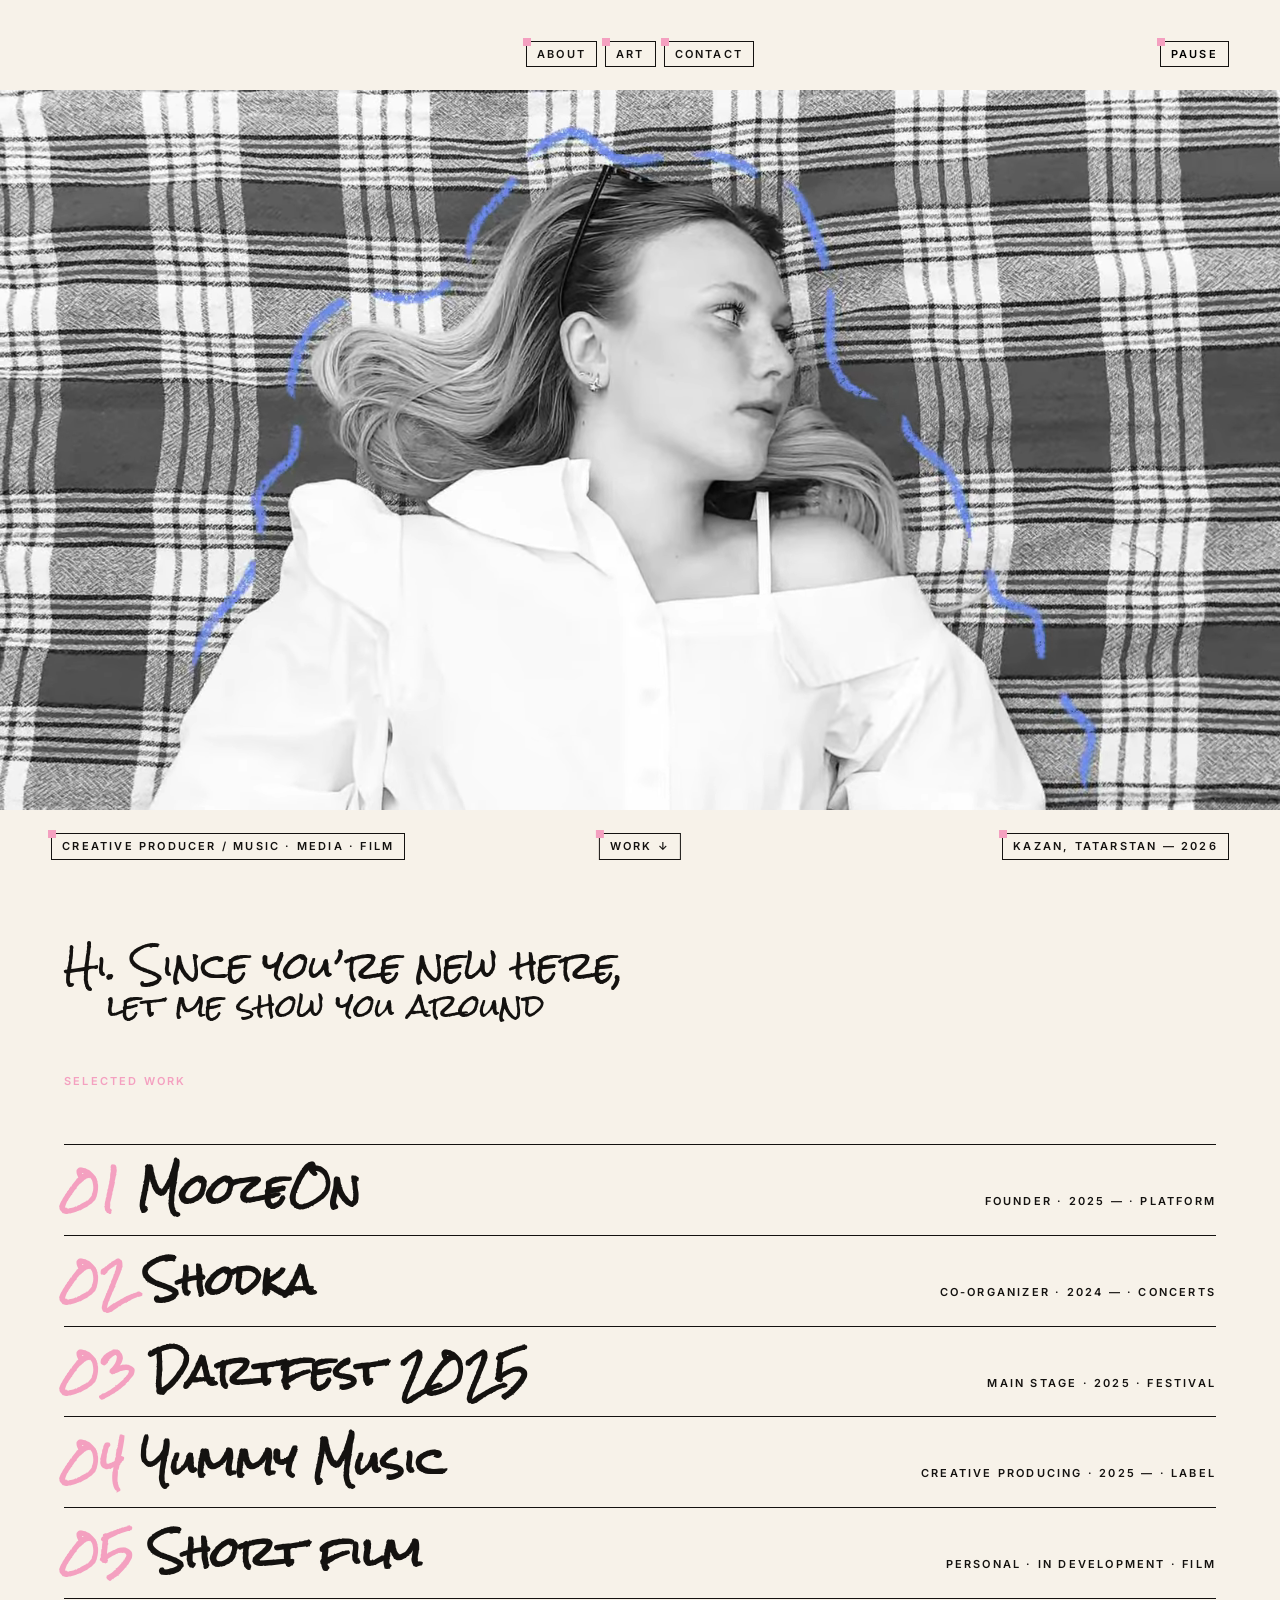
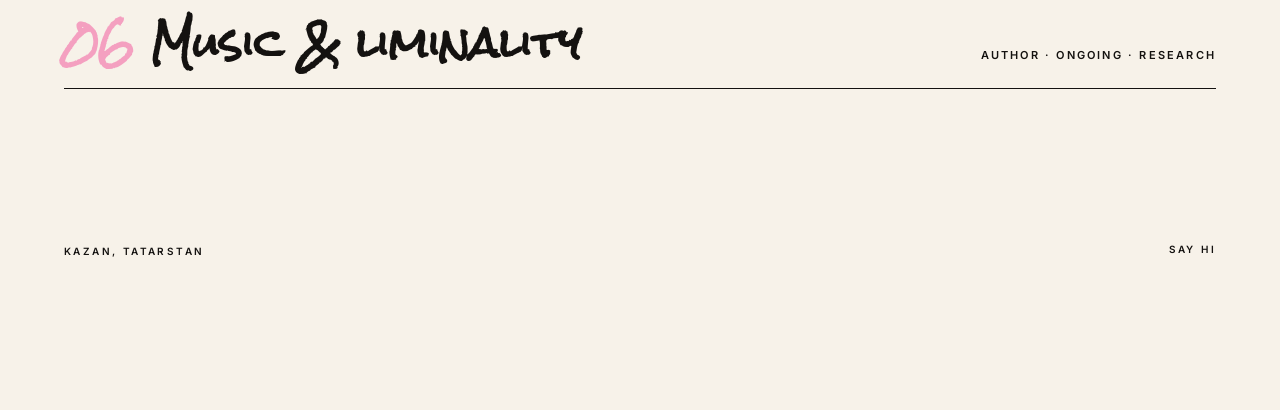
==== commit 04a17fca: "Write the site in Latin throughout; drop the Cyrillic fallback font The projects are now called Mooz" ====
--- a/index.html
+++ b/index.html
@@ -7,7 +7,7 @@
 <meta name="description" content="Mariia (Mary) Berdnikova — creative producer working across music, media, film and event production. Kazan, Tatarstan.">
 <link rel="preconnect" href="https://fonts.googleapis.com">
 <link rel="preconnect" href="https://fonts.gstatic.com" crossorigin>
-<link href="https://fonts.googleapis.com/css2?family=Inter:wght@400..800&family=Caveat:wght@600;700&family=Rock+Salt&family=Space+Grotesk:wght@400..700&display=swap" rel="stylesheet">
+<link href="https://fonts.googleapis.com/css2?family=Inter:wght@400..800&family=Rock+Salt&family=Space+Grotesk:wght@400..700&display=swap" rel="stylesheet">
 <link rel="icon" href="assets/img/favicon.svg" type="image/svg+xml">
 <link rel="stylesheet" href="assets/css/site.css">
 <script>document.documentElement.classList.add('js');</script>
@@ -68,12 +68,12 @@
 
     <ul class="work-list">
       <li><a class="work-row" href="projects/moozeon.html" data-reveal>
-        <span class="work-row__name"><span class="work-row__no">01</span> MoozeOn / Музон</span>
+        <span class="work-row__name"><span class="work-row__no">01</span> MoozeOn</span>
         <span class="label work-row__meta">Founder &middot; 2025 &mdash; &middot; Platform</span>
       </a></li>
 
       <li><a class="work-row" href="projects/shodka.html" data-reveal>
-        <span class="work-row__name"><span class="work-row__no">02</span> Сходка</span>
+        <span class="work-row__name"><span class="work-row__no">02</span> Shodka</span>
         <span class="label work-row__meta">Co-organizer &middot; 2024 &mdash; &middot; Concerts</span>
       </a></li>
 
--- a/assets/css/site.css
+++ b/assets/css/site.css
@@ -35,9 +35,10 @@
   --accent: var(--pink);
 
   /* Three type voices, named once so they can be swapped in one place.
-     Rock Salt has no Cyrillic, so Caveat follows it in the display stack and
-     picks up Сходка / Музон — per-glyph fallback, both handwriting. */
-  --font-display: 'Rock Salt', 'Caveat', 'Permanent Marker', cursive;
+     The site is written in Latin throughout — the projects are called
+     MoozeOn and Shodka rather than their Russian names — so the display
+     face needs no Cyrillic and carries no fallback for it. */
+  --font-display: 'Rock Salt', 'Permanent Marker', cursive;
   --font-label: 'Inter', system-ui, sans-serif;
   --font-body: 'Space Grotesk', 'Inter', system-ui, sans-serif;
 
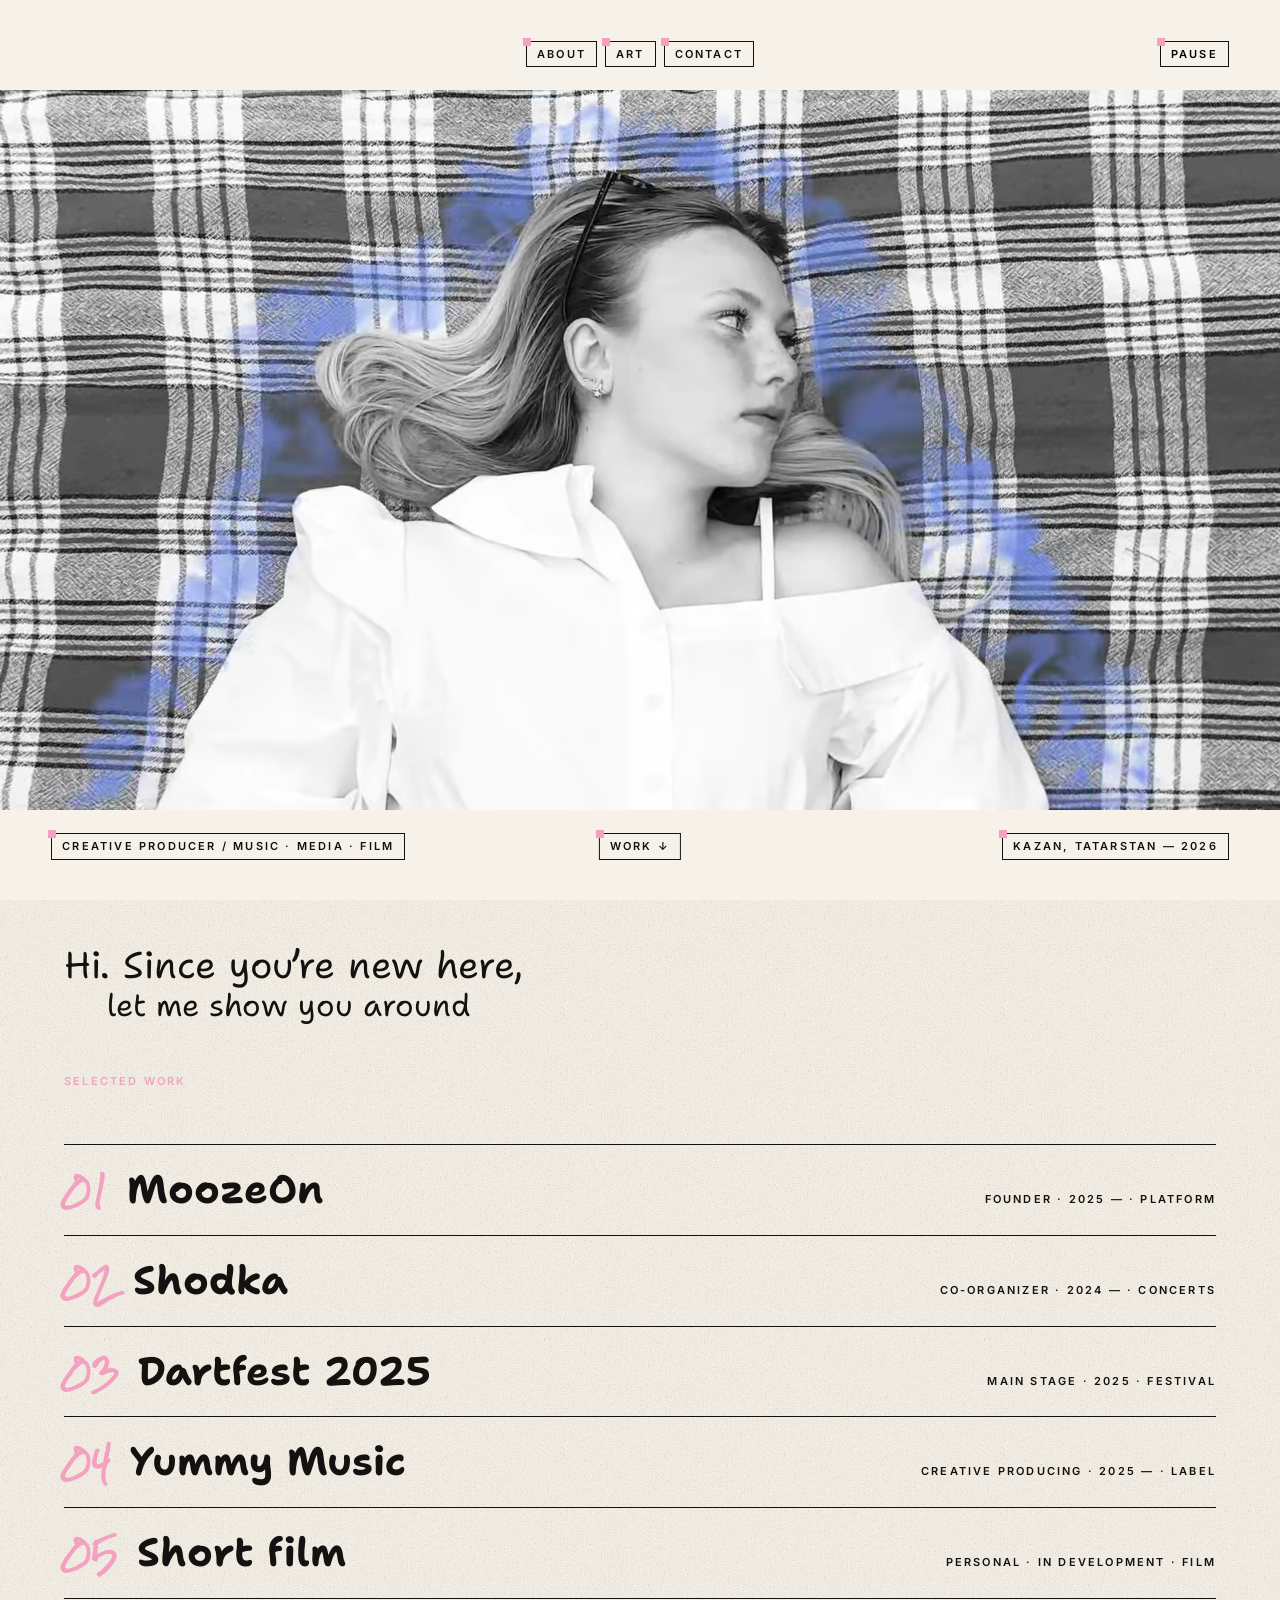
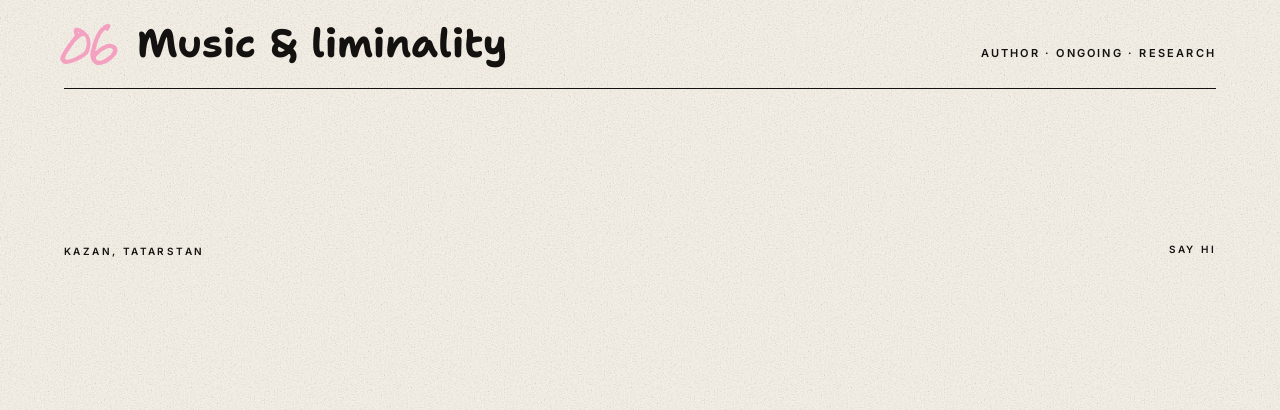
==== commit a89fc0e4: "Draw the stars and hearts; titles back to Shantell Sans The stars and hearts were regular polygons w" ====
--- a/index.html
+++ b/index.html
@@ -7,7 +7,7 @@
 <meta name="description" content="Mariia (Mary) Berdnikova — creative producer working across music, media, film and event production. Kazan, Tatarstan.">
 <link rel="preconnect" href="https://fonts.googleapis.com">
 <link rel="preconnect" href="https://fonts.gstatic.com" crossorigin>
-<link href="https://fonts.googleapis.com/css2?family=Inter:wght@400..800&family=Rock+Salt&family=Space+Grotesk:wght@400..700&display=swap" rel="stylesheet">
+<link href="https://fonts.googleapis.com/css2?family=Inter:wght@400..800&family=Rock+Salt&family=Shantell+Sans:BNCE,INFM,SPAC,wght@-100..100,0..100,0..100,300..800&family=Space+Grotesk:wght@400..700&display=swap" rel="stylesheet">
 <link rel="icon" href="assets/img/favicon.svg" type="image/svg+xml">
 <link rel="stylesheet" href="assets/css/site.css">
 <script>document.documentElement.classList.add('js');</script>
--- a/assets/css/site.css
+++ b/assets/css/site.css
@@ -22,6 +22,7 @@
 
 :root {
   --cream: #f7f2e9;
+  --paper: url("data:image/svg+xml,%3Csvg%20xmlns='http://www.w3.org/2000/svg'%20width='220'%20height='220'%3E%3Cfilter%20id='p'%20x='0'%20y='0'%20width='100%25'%20height='100%25'%3E%3CfeTurbulence%20type='fractalNoise'%20baseFrequency='0.7'%20numOctaves='5'%20stitchTiles='stitch'%20seed='11'/%3E%3CfeColorMatrix%20type='matrix'%20values='0%200%200%200%200.09%200%200%200%200%200.08%200%200%200%200%200.06%200.34%200.33%200.33%200%200'/%3E%3CfeComponentTransfer%3E%3CfeFuncA%20type='gamma'%20exponent='3.4'%20amplitude='0.5'%20offset='0'/%3E%3C/feComponentTransfer%3E%3C/filter%3E%3Crect%20width='220'%20height='220'%20filter='url%28%23p%29'/%3E%3C/svg%3E");
   --ink: #141210;
   --ink-soft: #141210;
 
@@ -38,7 +39,9 @@
      The site is written in Latin throughout — the projects are called
      MoozeOn and Shodka rather than their Russian names — so the display
      face needs no Cyrillic and carries no fallback for it. */
-  --font-display: 'Rock Salt', 'Permanent Marker', cursive;
+  --font-display: 'Shantell Sans', 'Permanent Marker', cursive;
+  /* Rock Salt is kept for one job only: the 01/02/03 on the work index. */
+  --font-numeral: 'Rock Salt', 'Permanent Marker', cursive;
   --font-label: 'Inter', system-ui, sans-serif;
   --font-body: 'Space Grotesk', 'Inter', system-ui, sans-serif;
 
@@ -66,8 +69,13 @@
 
 body {
   margin: 0;
-  /* Flat warm cream. No texture, no grain, no gradient. */
-  background: var(--cream);
+  /* Warm cream, carrying a fine paper fibre. The grain is generated (a
+     seamlessly tiling feTurbulence, no image to download) and sits at a low
+     enough alpha that the cream still reads as cream. */
+  background-color: var(--cream);
+  background-image: var(--paper);
+  background-repeat: repeat;
+  background-size: 220px 220px;
   color: var(--ink);
   font-family: var(--font-body);
   font-size: 16px;
@@ -771,7 +779,14 @@
   flex: 1 1 auto;
 }
 .work-row__meta { flex: 0 0 auto; }
-.work-row__no { color: var(--accent); }
+.work-row__no {
+  color: var(--accent);
+  /* The one place Rock Salt survives — it is doing numerals, not titles. */
+  font-family: var(--font-numeral);
+  font-size: 0.78em;
+  letter-spacing: 0.01em;
+  margin-right: 4px;
+}
 
 /* From laptop width up the film fills the whole first screen, edge to edge.
    Everything else that sits on it — nav, corner labels, the scroll cue, the
@@ -875,7 +890,11 @@
 .scrapbook {
   position: relative;
   max-width: 1180px;
-  min-height: clamp(1000px, 115vw, 1650px);
+  /* A fixed ratio, not a min-height: every piece on the stage is placed as a
+     percentage, so the stage has to keep ONE shape or the vertical gaps
+     between pieces close up as it narrows — which is what used to push the
+     stars and hearts onto the photographs between 861px and 1180px. */
+  aspect-ratio: 1180 / 1650;
   /* auto on the inline axis, or the stage sits left instead of centred —
      and this must come after any margin shorthand, not before it. */
   margin: clamp(24px, 4vw, 48px) auto 0;
@@ -977,11 +996,20 @@
 
 @media (max-width: 860px) {
   .scrapbook {
+    aspect-ratio: auto;
     min-height: 0;
     display: grid;
     gap: clamp(30px, 8vw, 52px);
     justify-items: start;
   }
+  .scrapbook .deco--float {
+    position: static;
+    transform: rotate(var(--rot, 0deg));
+    width: var(--w-mobile, 44px);
+    margin: 0;
+  }
+  .scrapbook .deco--float:nth-of-type(even) { justify-self: end; }
+
   .scrap {
     position: static;
     width: min(90%, 460px);
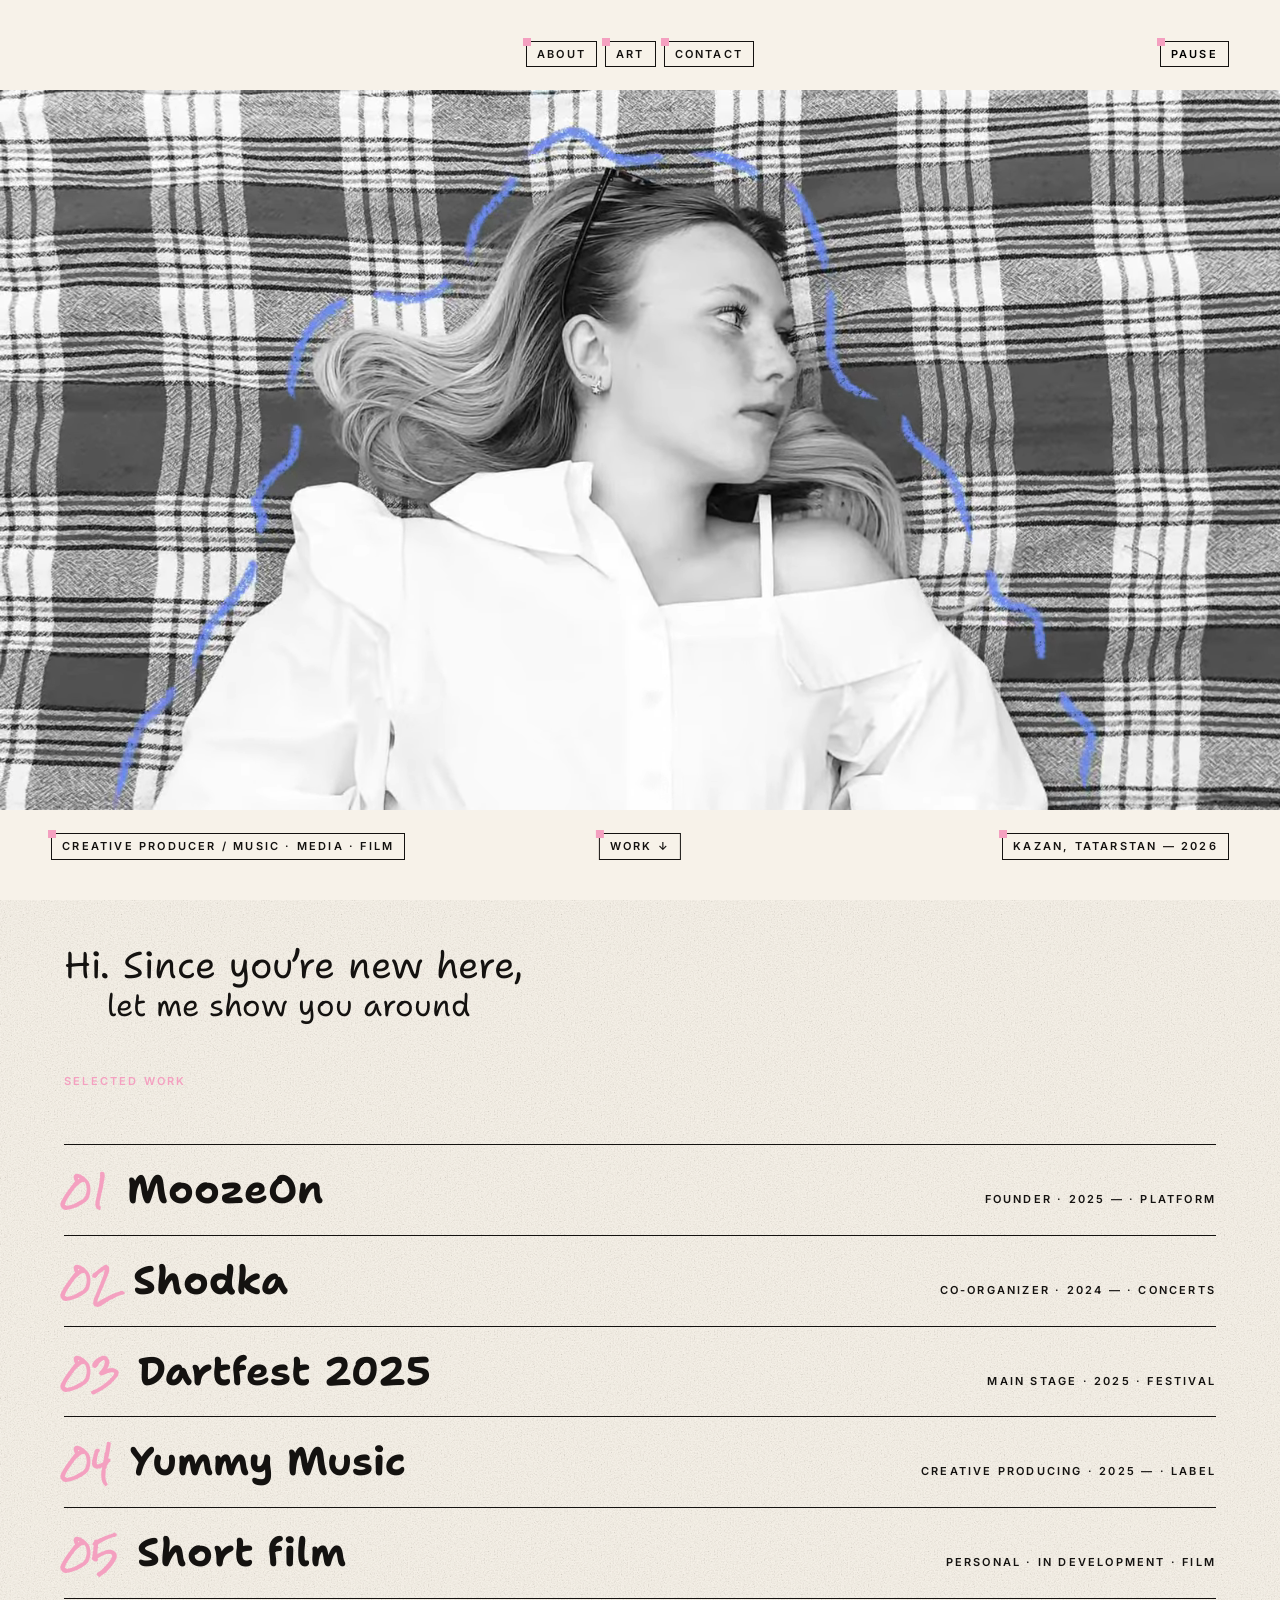
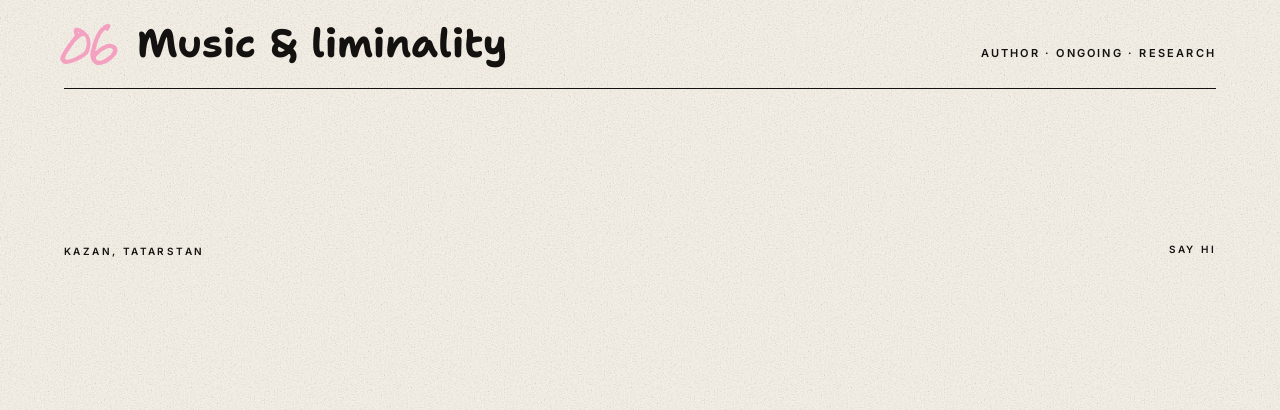
==== commit 75955168: "Redraw the stars and hearts to the reference; version the asset links The shapes were scratchy — jit" ====
--- a/index.html
+++ b/index.html
@@ -9,12 +9,12 @@
 <link rel="preconnect" href="https://fonts.gstatic.com" crossorigin>
 <link href="https://fonts.googleapis.com/css2?family=Inter:wght@400..800&family=Rock+Salt&family=Shantell+Sans:BNCE,INFM,SPAC,wght@-100..100,0..100,0..100,300..800&family=Space+Grotesk:wght@400..700&display=swap" rel="stylesheet">
 <link rel="icon" href="assets/img/favicon.svg" type="image/svg+xml">
-<link rel="stylesheet" href="assets/css/site.css">
+<link rel="stylesheet" href="assets/css/site.css?v=2">
 <script>document.documentElement.classList.add('js');</script>
 </head>
 
 <body>
-<script src="assets/js/sprite.js"></script>
+<script src="assets/js/sprite.js?v=2"></script>
 <a class="skip-link" href="#work">Skip to work</a>
 
 <!-- =======================================================================
@@ -106,6 +106,6 @@
   </footer>
 </div>
 
-<script src="assets/js/site.js"></script>
+<script src="assets/js/site.js?v=2"></script>
 </body>
 </html>
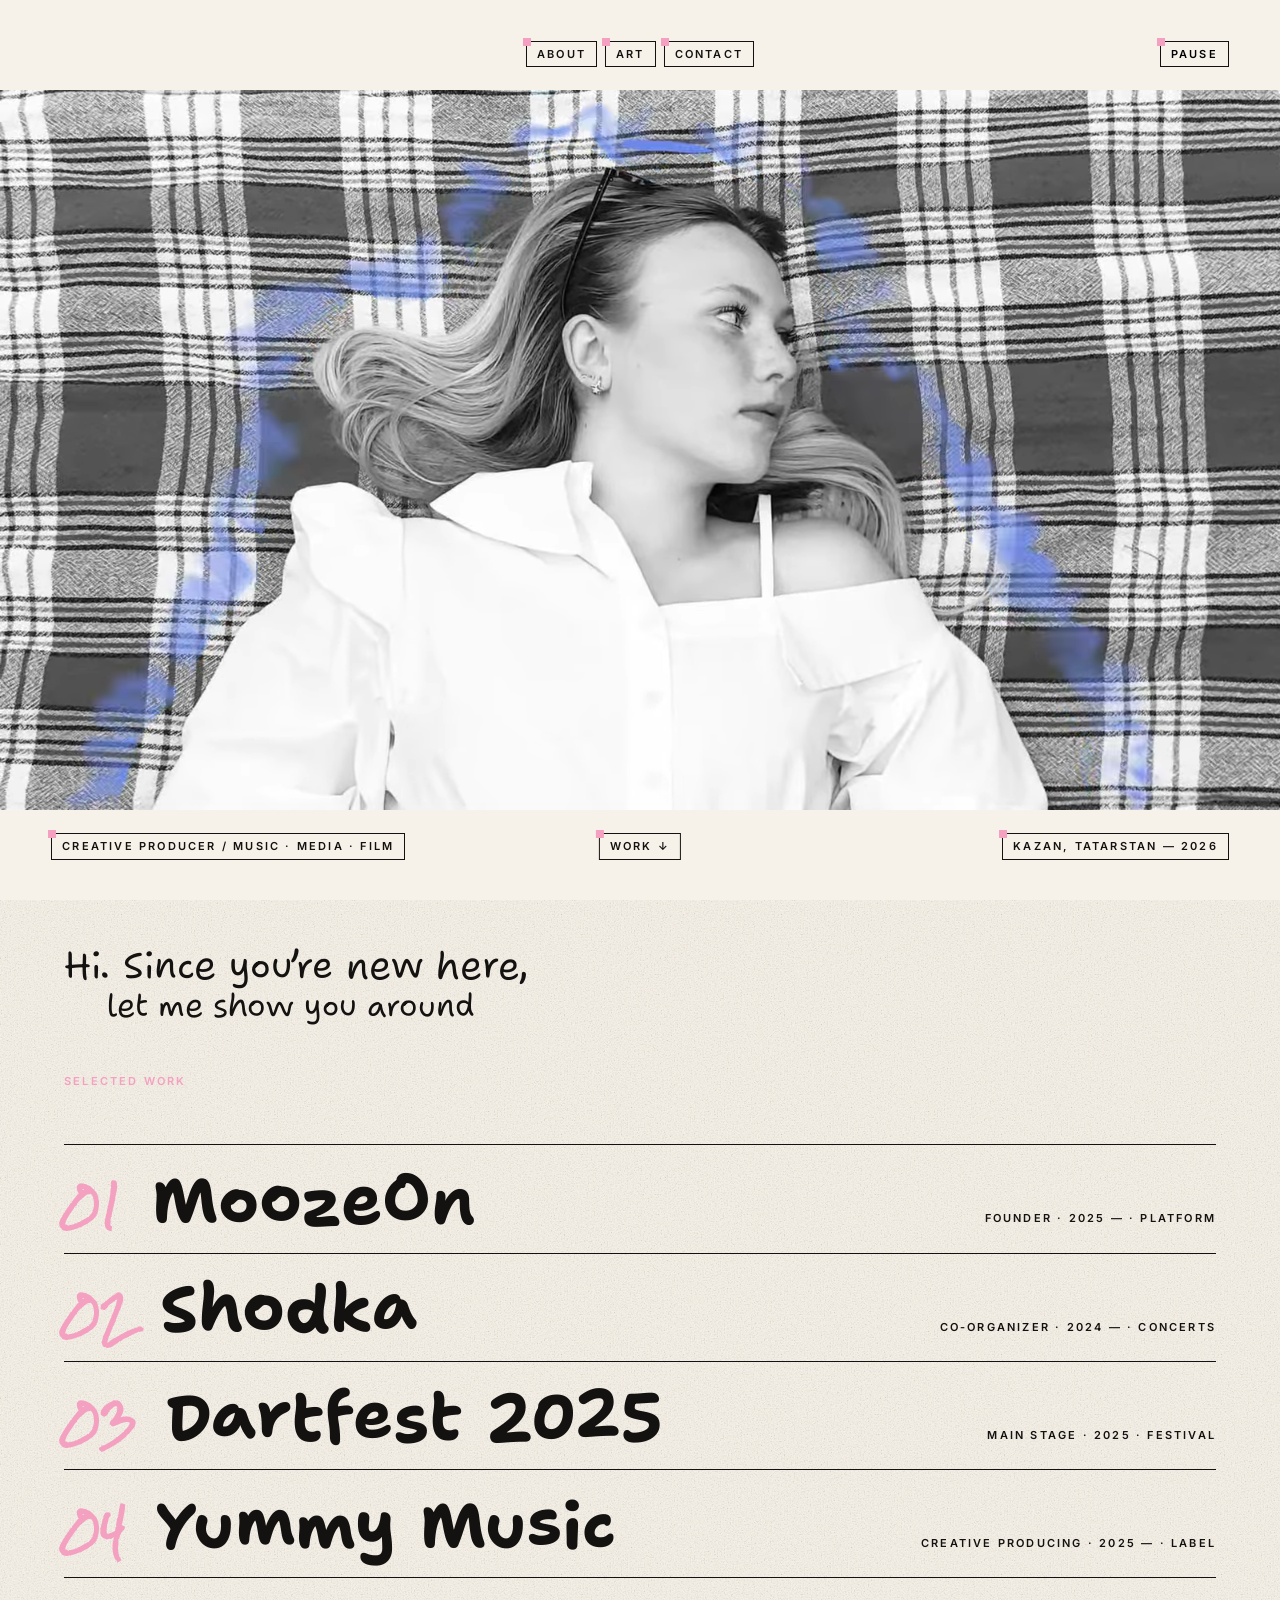
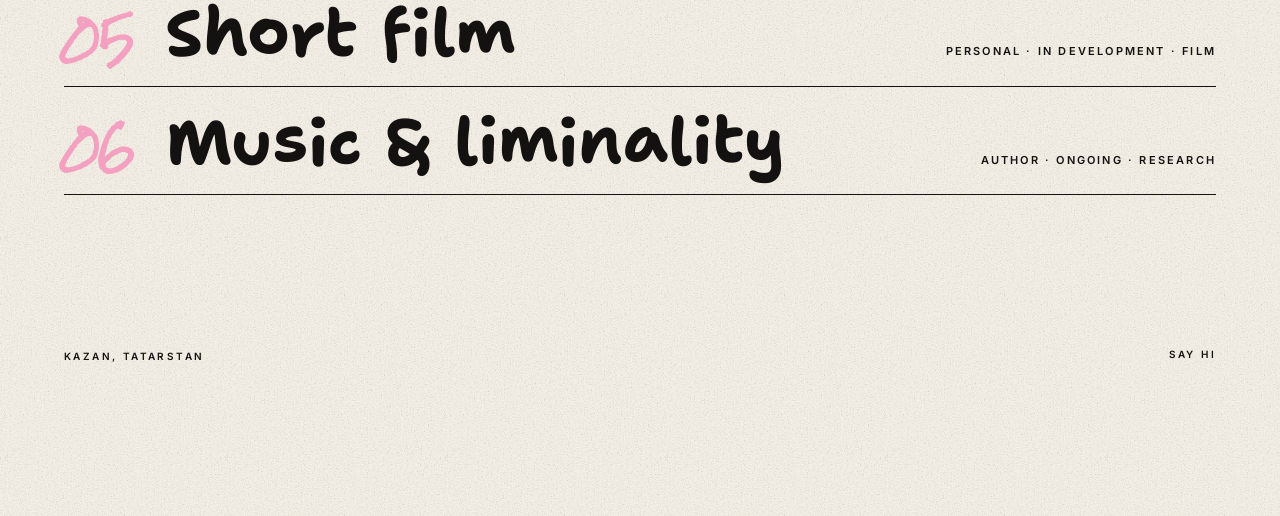
==== commit f12f59c5: "Turn on Shantell Sans' handwriting axes; stars in place of hearts Restoring the font by family name " ====
--- a/index.html
+++ b/index.html
@@ -9,12 +9,12 @@
 <link rel="preconnect" href="https://fonts.gstatic.com" crossorigin>
 <link href="https://fonts.googleapis.com/css2?family=Inter:wght@400..800&family=Rock+Salt&family=Shantell+Sans:BNCE,INFM,SPAC,wght@-100..100,0..100,0..100,300..800&family=Space+Grotesk:wght@400..700&display=swap" rel="stylesheet">
 <link rel="icon" href="assets/img/favicon.svg" type="image/svg+xml">
-<link rel="stylesheet" href="assets/css/site.css?v=2">
+<link rel="stylesheet" href="assets/css/site.css?v=3">
 <script>document.documentElement.classList.add('js');</script>
 </head>
 
 <body>
-<script src="assets/js/sprite.js?v=2"></script>
+<script src="assets/js/sprite.js?v=3"></script>
 <a class="skip-link" href="#work">Skip to work</a>
 
 <!-- =======================================================================
@@ -106,6 +106,6 @@
   </footer>
 </div>
 
-<script src="assets/js/site.js?v=2"></script>
+<script src="assets/js/site.js?v=3"></script>
 </body>
 </html>
--- a/assets/css/site.css
+++ b/assets/css/site.css
@@ -40,6 +40,13 @@
      MoozeOn and Shodka rather than their Russian names — so the display
      face needs no Cyrillic and carries no fallback for it. */
   --font-display: 'Shantell Sans', 'Permanent Marker', cursive;
+  /* Shantell Sans is variable: these two axes are its handwriting. BNCE is
+     how far the letters bounce off the baseline, INFM how informal the
+     shapes are. Each role gets its own setting, as titles want less bounce
+     than a scrawled aside. */
+  --axes-display: 'BNCE' -40, 'INFM' 60, 'SPAC' 0;
+  --axes-scrawl: 'BNCE' -20, 'INFM' 90, 'SPAC' 0;
+  --axes-title: 'BNCE' -35, 'INFM' 50;
   /* Rock Salt is kept for one job only: the 01/02/03 on the work index. */
   --font-numeral: 'Rock Salt', 'Permanent Marker', cursive;
   --font-label: 'Inter', system-ui, sans-serif;
@@ -120,6 +127,7 @@
 /* (1) DISPLAY — oversized hand lettering used as a graphic object. */
 .display {
   font-family: var(--font-display);
+  font-variation-settings: var(--axes-display);
   font-weight: 700;
   font-size: clamp(38px, 9.5vw, 150px);
   line-height: 1.12;
@@ -716,6 +724,7 @@
 .scrawl {
   margin: 0;
   font-family: var(--font-display);
+  font-variation-settings: var(--axes-scrawl);
   font-weight: 400;
   line-height: 1.18;
   color: var(--ink);
@@ -773,19 +782,23 @@
 
 .work-row__name {
   font-family: var(--font-display);
+  font-variation-settings: var(--axes-title);
   font-weight: 700;
-  font-size: clamp(22px, 3.1vw, 46px);
-  line-height: 1.15;
+  font-size: clamp(34px, 5.2vw, 78px);
+  line-height: 0.95;
   flex: 1 1 auto;
 }
 .work-row__meta { flex: 0 0 auto; }
 .work-row__no {
   color: var(--accent);
-  /* The one place Rock Salt survives — it is doing numerals, not titles. */
+  /* The one place Rock Salt survives — it is doing numerals, not titles.
+     It sets much larger than Shantell at the same size, so it is stepped
+     down to sit level with the titles beside it. */
   font-family: var(--font-numeral);
-  font-size: 0.78em;
+  font-variation-settings: normal;
+  font-size: 0.62em;
   letter-spacing: 0.01em;
-  margin-right: 4px;
+  margin-right: 6px;
 }
 
 /* From laptop width up the film fills the whole first screen, edge to edge.
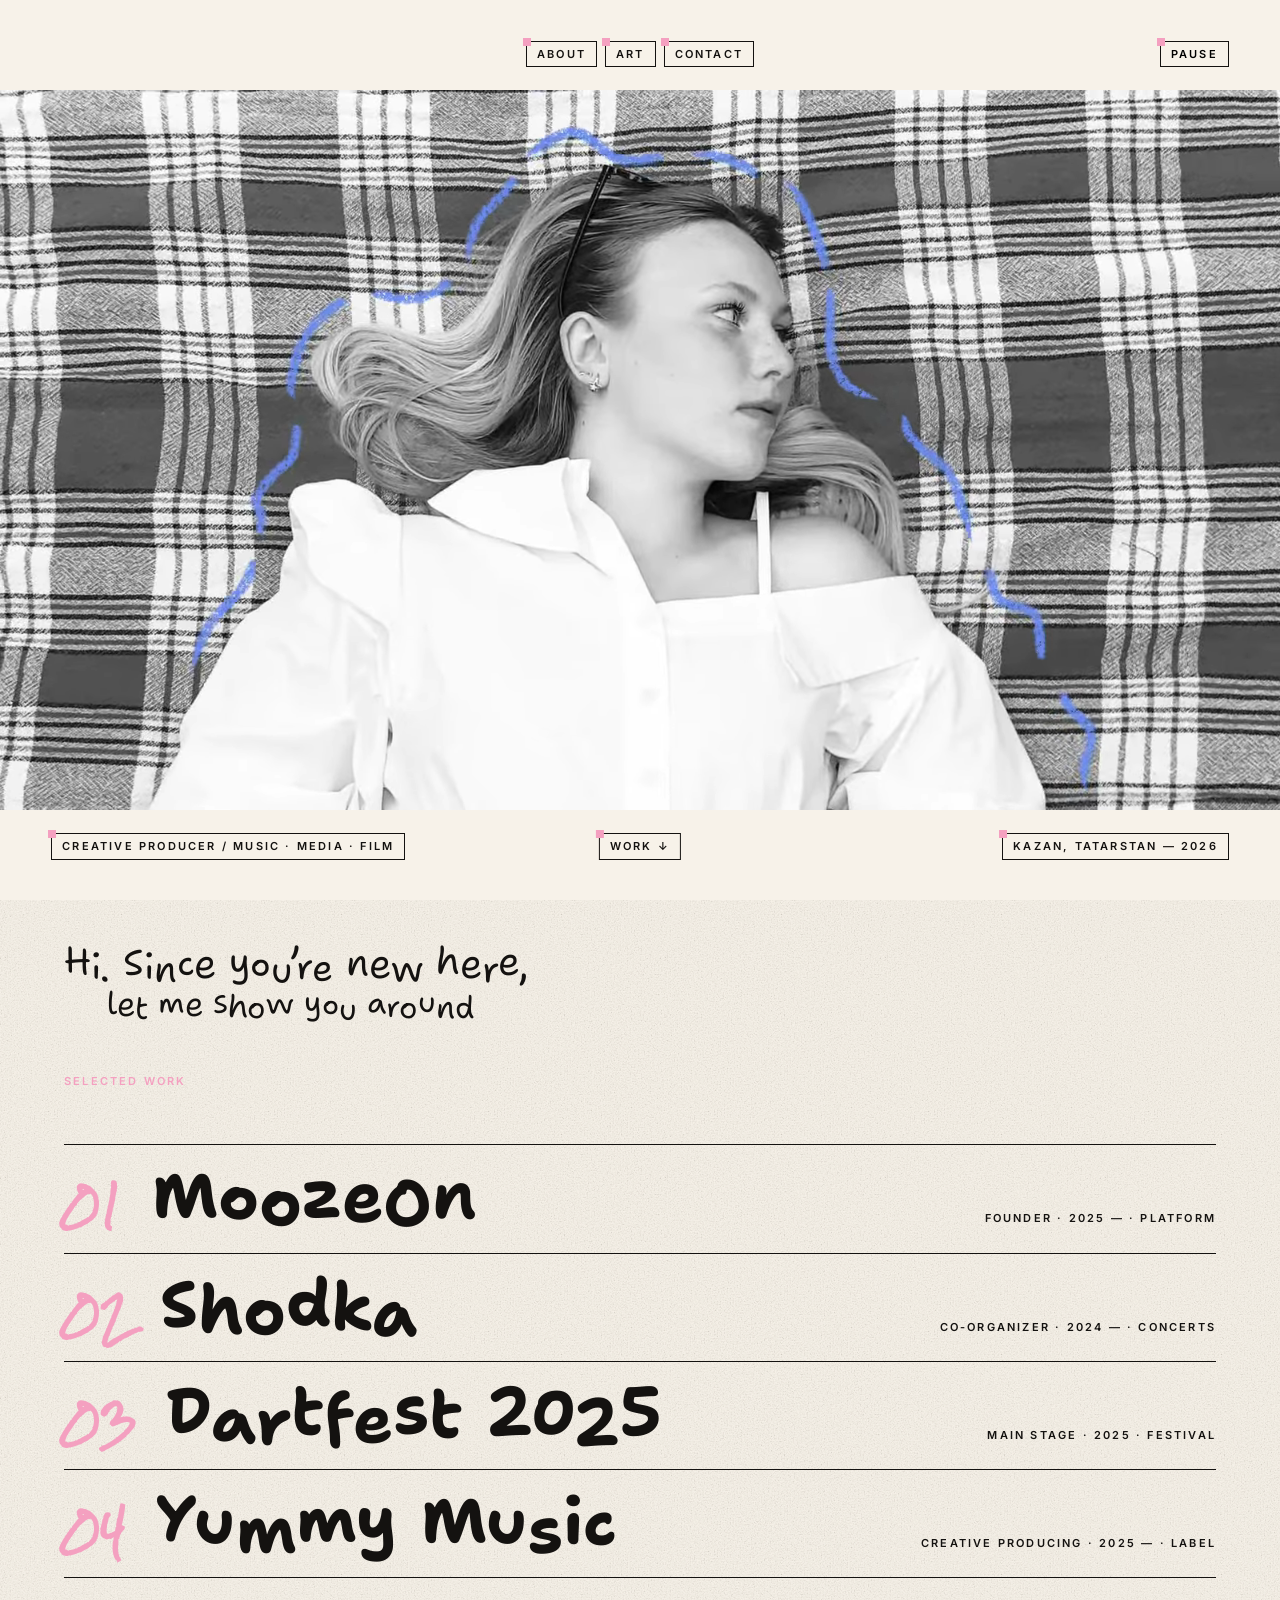
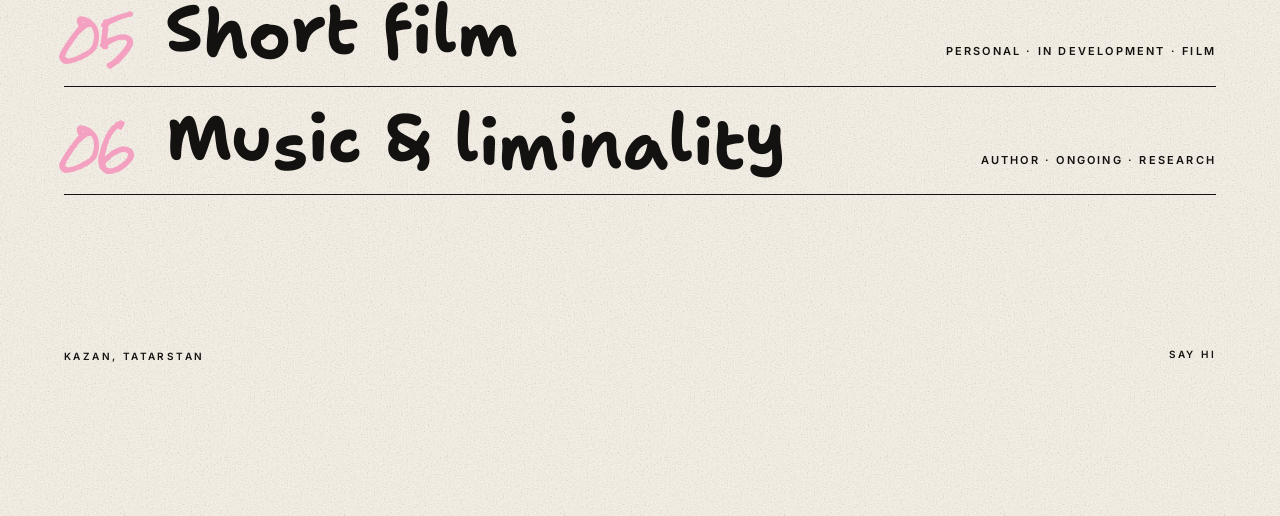
==== commit 94390b4e: "Bounce the letters: positive BNCE, not negative The axes were on but pointing the wrong way. In Shan" ====
--- a/index.html
+++ b/index.html
@@ -9,12 +9,12 @@
 <link rel="preconnect" href="https://fonts.gstatic.com" crossorigin>
 <link href="https://fonts.googleapis.com/css2?family=Inter:wght@400..800&family=Rock+Salt&family=Shantell+Sans:BNCE,INFM,SPAC,wght@-100..100,0..100,0..100,300..800&family=Space+Grotesk:wght@400..700&display=swap" rel="stylesheet">
 <link rel="icon" href="assets/img/favicon.svg" type="image/svg+xml">
-<link rel="stylesheet" href="assets/css/site.css?v=3">
+<link rel="stylesheet" href="assets/css/site.css?v=4">
 <script>document.documentElement.classList.add('js');</script>
 </head>
 
 <body>
-<script src="assets/js/sprite.js?v=3"></script>
+<script src="assets/js/sprite.js?v=4"></script>
 <a class="skip-link" href="#work">Skip to work</a>
 
 <!-- =======================================================================
@@ -106,6 +106,6 @@
   </footer>
 </div>
 
-<script src="assets/js/site.js?v=3"></script>
+<script src="assets/js/site.js?v=4"></script>
 </body>
 </html>
--- a/assets/css/site.css
+++ b/assets/css/site.css
@@ -42,11 +42,13 @@
   --font-display: 'Shantell Sans', 'Permanent Marker', cursive;
   /* Shantell Sans is variable: these two axes are its handwriting. BNCE is
      how far the letters bounce off the baseline, INFM how informal the
-     shapes are. Each role gets its own setting, as titles want less bounce
-     than a scrawled aside. */
-  --axes-display: 'BNCE' -40, 'INFM' 60, 'SPAC' 0;
-  --axes-scrawl: 'BNCE' -20, 'INFM' 90, 'SPAC' 0;
-  --axes-title: 'BNCE' -35, 'INFM' 50;
+     shapes are. POSITIVE bounce is the quirky direction — letters sit at
+     different heights. Negative flattens them onto one line, which is the
+     even, tidy setting we do not want. Each role gets its own: a scrawled
+     aside can bounce further than a title without becoming hard to read. */
+  --axes-display: 'BNCE' 80, 'INFM' 70, 'SPAC' 0;
+  --axes-scrawl: 'BNCE' 100, 'INFM' 90, 'SPAC' 0;
+  --axes-title: 'BNCE' 75, 'INFM' 55;
   /* Rock Salt is kept for one job only: the 01/02/03 on the work index. */
   --font-numeral: 'Rock Salt', 'Permanent Marker', cursive;
   --font-label: 'Inter', system-ui, sans-serif;
